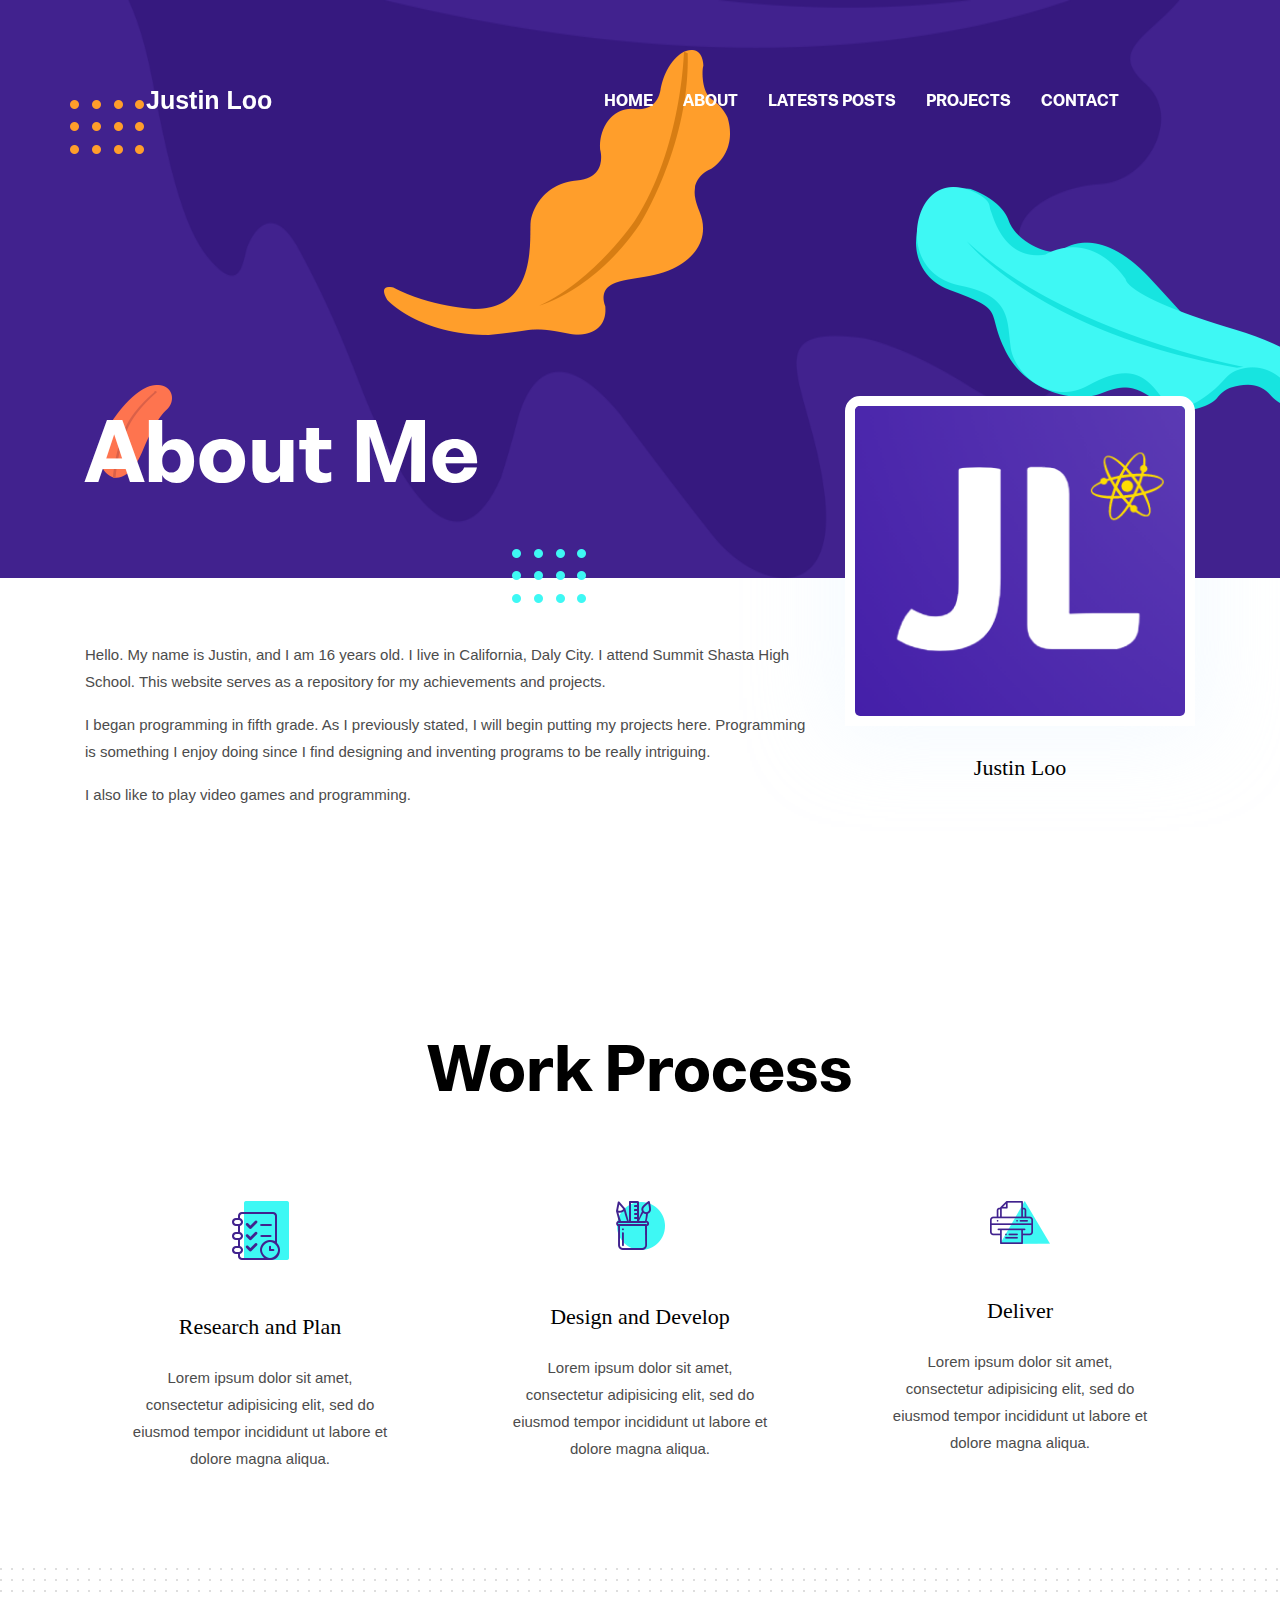
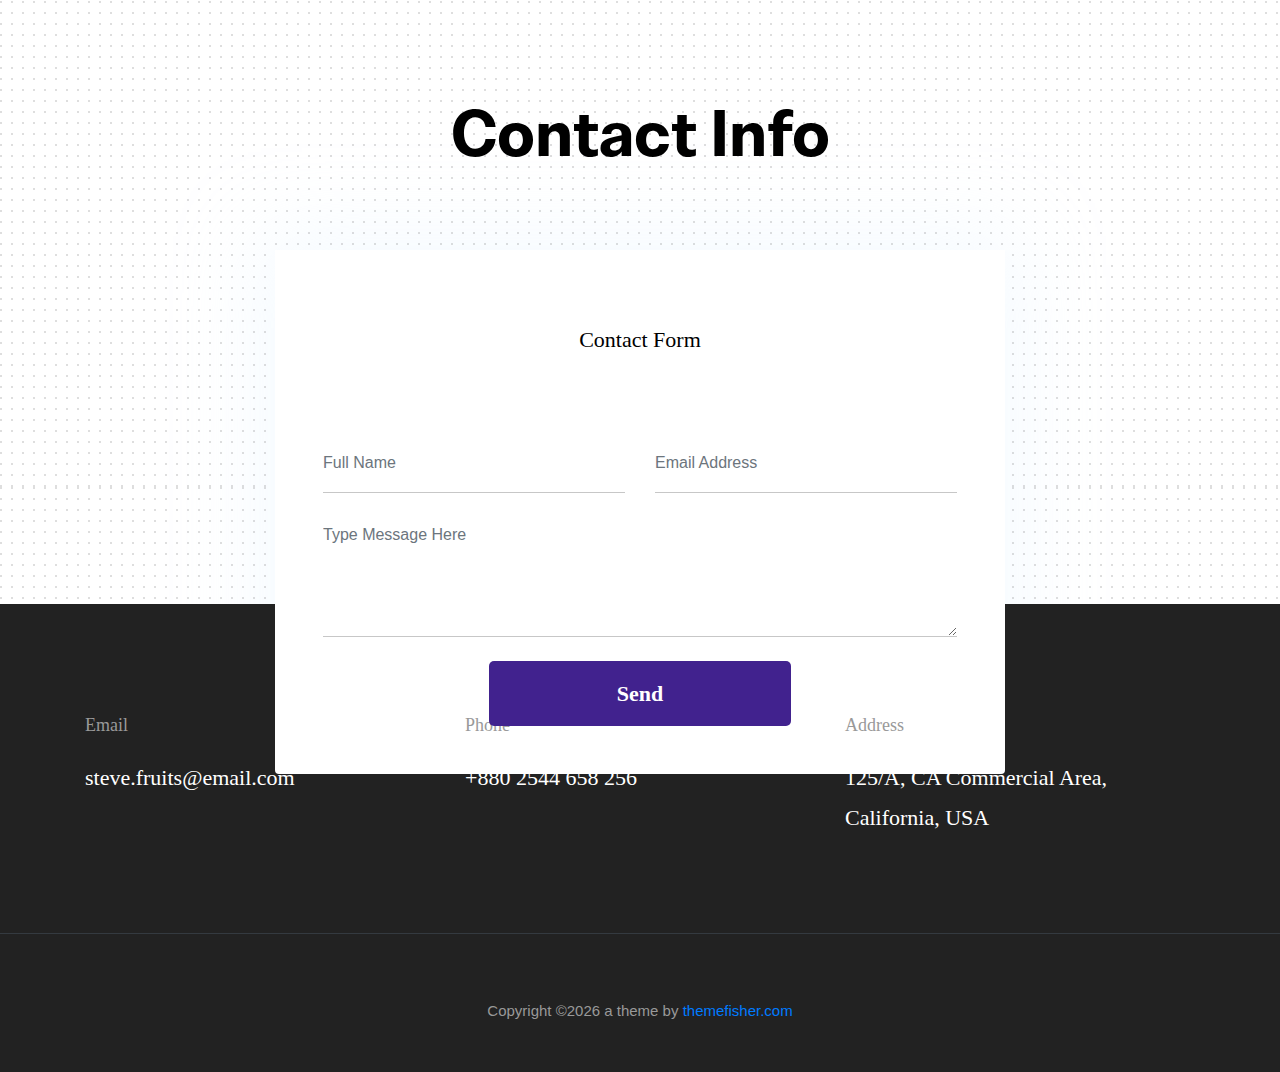
==== about.html @ c2e5f550 "v4" ====
<!DOCTYPE html>
<html lang="zxx">

<head>
  <meta charset="utf-8">
  <title>Justin Loo | About Me</title>

  <!-- mobile responsive meta -->
  <meta name="viewport" content="width=device-width, initial-scale=1">
  <meta name="viewport" content="width=device-width, initial-scale=1, maximum-scale=1">
  
  <!-- ** Plugins Needed for the Project ** -->
  <!-- Bootstrap -->
  <link rel="stylesheet" href="plugins/bootstrap/bootstrap.min.css">
  <!-- slick slider -->
  <link rel="stylesheet" href="plugins/slick/slick.css">
  <!-- themefy-icon -->
  <link rel="stylesheet" href="plugins/themify-icons/themify-icons.css">

  <!-- Main Stylesheet -->
  <link href="css/style.css" rel="stylesheet">
  
  <!--Favicon-->
  <link rel="icon" href="images/icon-logo.png">

</head>

<body>
  

<header class="navigation fixed-top">
  <nav class="navbar navbar-expand-lg navbar-dark">
    <a class="navbar-brand font-tertiary h3" href="index.html"><p class = "titletext">Justin Loo</p></a>
    <button class="navbar-toggler" type="button" data-toggle="collapse" data-target="#navigation"
      aria-controls="navigation" aria-expanded="false" aria-label="Toggle navigation">
      <span class="navbar-toggler-icon"></span>
    </button>

    <div class="collapse navbar-collapse text-center" id="navigation">
      <ul class="navbar-nav ml-auto">
        <li class="nav-item active">
          <a class="nav-link" href="index.html">Home</a>
        </li>
        <li class="nav-item">
          <a class="nav-link" href="about.html">about</a>
        </li>
        <li class="nav-item">
          <a class="nav-link" href="blog.html">Latests Posts</a>
        </li>
        <li class="nav-item">
          <a class="nav-link" href="portfolio.html">Projects</a>
        </li>
        <li class="nav-item">
          <a class="nav-link" href="contact.html">Contact</a>
        </li>
      </ul>
    </div>
  </nav>
</header>

<!-- page title -->
<section class="page-title-alt bg-primary position-relative">
  <div class="container">
    <div class="row">
      <div class="col-12">
        <h1 class="text-white font-tertiary">About Me</h1>
      </div>
    </div>
  </div>
  <!-- background shapes -->
  <img src="images/illustrations/leaf-bg-top.png" alt="illustrations" class="bg-shape-1 w-100">
  <img src="images/illustrations/dots-group-sm.png" alt="illustrations" class="bg-shape-2">
  <img src="images/illustrations/leaf-yellow.png" alt="illustrations" class="bg-shape-3">
  <img src="images/illustrations/leaf-orange.png" alt="illustrations" class="bg-shape-4">
  <img src="images/illustrations/dots-group-cyan.png" alt="illustrations" class="bg-shape-5">
  <img src="images/illustrations/leaf-cyan-lg.png" alt="illustrations" class="bg-shape-6">
</section>
<!-- /page title -->

<!-- about -->
<section class="section pt-5">
  <div class="container">
    <div class="row">
      <div class="col-md-8">
        <p>Hello. My name is Justin, and I am 16 years old. I live in California, Daly City. I attend Summit Shasta High School. This website serves as a repository for my achievements and projects.</p>
        <p>I began programming in fifth grade. As I previously stated, I will begin putting my projects here. Programming is something I enjoy doing since I find designing and inventing programs to be really intriguing.
        </p>
        <p>I also like to play video games and programming.</p>
      </div>
      <div class="col-md-4 text-center drag-lg-top">
        <div class="shadow-down mb-4">
          <img src="images/icon-logo.png" alt="author" class="img-fluid w-100 rounded-lg border-thick border-white">
        </div>
       
        <h4>Justin Loo</h4>
      </div>
    </div>
  </div>
</section>
<!-- /about -->

<!-- Work Process -->
<section class="section">
  <div class="container">
    <div class="row justify-content-around">
      <div class="col-lg-12 text-center">
        <h2 class="section-title">Work Process</h2>
      </div>
      <div class="col-lg-3 col-md-4 text-center hover-shadow pt-3">
        <div class="">
          <img src="images/icons/plan.png" class="mb-4" alt="icon">
          <h4 class="mb-4">Research and Plan</h4>
          <p>Lorem ipsum dolor sit amet, consectetur adipisicing elit, sed do eiusmod tempor incididunt ut labore et
            dolore magna aliqua.</p>
        </div>
      </div>
      <div class="col-lg-3 col-md-4 text-center hover-shadow pt-3">
        <img src="images/icons/design.png" class="mb-4" alt="icon">
        <h4 class="mb-4">Design and Develop</h4>
        <p>Lorem ipsum dolor sit amet, consectetur adipisicing elit, sed do eiusmod tempor incididunt ut labore et
          dolore magna aliqua.</p>
      </div>
      <div class="col-lg-3 col-md-4 text-center hover-shadow pt-3">
        <img src="images/icons/print.png" class="mb-4" alt="icon">
        <h4 class="mb-4">Deliver</h4>
        <p>Lorem ipsum dolor sit amet, consectetur adipisicing elit, sed do eiusmod tempor incididunt ut labore et
          dolore magna aliqua.</p>
      </div>
    </div>
  </div>
</section>
<!-- ./Work Process -->





<!-- contact -->
<section class="section section-on-footer" data-background="images/backgrounds/bg-dots.png">
  <div class="container">
    <div class="row">
      <div class="col-12 text-center">
        <h2 class="section-title">Contact Info</h2>
      </div>
      <div class="col-lg-8 mx-auto">
        <div class="bg-white rounded text-center p-5 shadow-down">
          <h4 class="mb-80">Contact Form</h4>
          <form action="#" class="row">
            <div class="col-md-6">
              <input type="text" id="name" name="name" placeholder="Full Name" class="form-control px-0 mb-4">
            </div>
            <div class="col-md-6">
              <input type="email" id="email" name="email" placeholder="Email Address" class="form-control px-0 mb-4">
            </div>
            <div class="col-12">
              <textarea name="message" id="message" class="form-control px-0 mb-4"
                placeholder="Type Message Here"></textarea>
            </div>
            <div class="col-lg-6 col-10 mx-auto">
              <button class="btn btn-primary w-100">send</button>
            </div>
          </form>
        </div>
      </div>
    </div>
  </div>
</section>
<!-- /contact -->

<!-- footer -->
<footer class="bg-dark footer-section">
  <div class="section">
    <div class="container">
      <div class="row">
        <div class="col-md-4">
          <h5 class="text-light">Email</h5>
          <p class="text-white paragraph-lg font-secondary">steve.fruits@email.com</p>
        </div>
        <div class="col-md-4">
          <h5 class="text-light">Phone</h5>
          <p class="text-white paragraph-lg font-secondary">+880 2544 658 256</p>
        </div>
        <div class="col-md-4">
          <h5 class="text-light">Address</h5>
          <p class="text-white paragraph-lg font-secondary">125/A, CA Commercial Area, California, USA</p>
        </div>
      </div>
    </div>
  </div>
  <div class="border-top text-center border-dark py-5">
    <p class="mb-0 text-light">Copyright ©<script>
        var CurrentYear = new Date().getFullYear()
        document.write(CurrentYear)
      </script> a theme by <a href="https://themefisher.com">themefisher.com</a></p>
  </div>
</footer>
<!-- /footer -->

<!-- jQuery -->
<script src="plugins/jQuery/jquery.min.js"></script>
<!-- Bootstrap JS -->
<script src="plugins/bootstrap/bootstrap.min.js"></script>
<!-- slick slider -->
<script src="plugins/slick/slick.min.js"></script>
<!-- filter -->
<script src="plugins/shuffle/shuffle.min.js"></script>

<!-- Main Script -->
<script src="js/script.js"></script>

</body>
</html>
---- plugins/themify-icons/themify-icons.css ----
@font-face{font-family:themify;src:url(fonts/themify.eot?-fvbane);src:url(fonts/themify.eot?#iefix-fvbane) format('embedded-opentype'),url(fonts/themify.woff?-fvbane) format('woff'),url(fonts/themify.ttf?-fvbane) format('truetype'),url(fonts/themify.svg?-fvbane#themify) format('svg');font-weight:400;font-style:normal}[class*=" ti-"],[class^=ti-]{font-family:themify;speak:none;font-style:normal;font-weight:400;font-variant:normal;text-transform:none;line-height:1;-webkit-font-smoothing:antialiased;-moz-osx-font-smoothing:grayscale}.ti-wand:before{content:"\e600"}.ti-volume:before{content:"\e601"}.ti-user:before{content:"\e602"}.ti-unlock:before{content:"\e603"}.ti-unlink:before{content:"\e604"}.ti-trash:before{content:"\e605"}.ti-thought:before{content:"\e606"}.ti-target:before{content:"\e607"}.ti-tag:before{content:"\e608"}.ti-tablet:before{content:"\e609"}.ti-star:before{content:"\e60a"}.ti-spray:before{content:"\e60b"}.ti-signal:before{content:"\e60c"}.ti-shopping-cart:before{content:"\e60d"}.ti-shopping-cart-full:before{content:"\e60e"}.ti-settings:before{content:"\e60f"}.ti-search:before{content:"\e610"}.ti-zoom-in:before{content:"\e611"}.ti-zoom-out:before{content:"\e612"}.ti-cut:before{content:"\e613"}.ti-ruler:before{content:"\e614"}.ti-ruler-pencil:before{content:"\e615"}.ti-ruler-alt:before{content:"\e616"}.ti-bookmark:before{content:"\e617"}.ti-bookmark-alt:before{content:"\e618"}.ti-reload:before{content:"\e619"}.ti-plus:before{content:"\e61a"}.ti-pin:before{content:"\e61b"}.ti-pencil:before{content:"\e61c"}.ti-pencil-alt:before{content:"\e61d"}.ti-paint-roller:before{content:"\e61e"}.ti-paint-bucket:before{content:"\e61f"}.ti-na:before{content:"\e620"}.ti-mobile:before{content:"\e621"}.ti-minus:before{content:"\e622"}.ti-medall:before{content:"\e623"}.ti-medall-alt:before{content:"\e624"}.ti-marker:before{content:"\e625"}.ti-marker-alt:before{content:"\e626"}.ti-arrow-up:before{content:"\e627"}.ti-arrow-right:before{content:"\e628"}.ti-arrow-left:before{content:"\e629"}.ti-arrow-down:before{content:"\e62a"}.ti-lock:before{content:"\e62b"}.ti-location-arrow:before{content:"\e62c"}.ti-link:before{content:"\e62d"}.ti-layout:before{content:"\e62e"}.ti-layers:before{content:"\e62f"}.ti-layers-alt:before{content:"\e630"}.ti-key:before{content:"\e631"}.ti-import:before{content:"\e632"}.ti-image:before{content:"\e633"}.ti-heart:before{content:"\e634"}.ti-heart-broken:before{content:"\e635"}.ti-hand-stop:before{content:"\e636"}.ti-hand-open:before{content:"\e637"}.ti-hand-drag:before{content:"\e638"}.ti-folder:before{content:"\e639"}.ti-flag:before{content:"\e63a"}.ti-flag-alt:before{content:"\e63b"}.ti-flag-alt-2:before{content:"\e63c"}.ti-eye:before{content:"\e63d"}.ti-export:before{content:"\e63e"}.ti-exchange-vertical:before{content:"\e63f"}.ti-desktop:before{content:"\e640"}.ti-cup:before{content:"\e641"}.ti-crown:before{content:"\e642"}.ti-comments:before{content:"\e643"}.ti-comment:before{content:"\e644"}.ti-comment-alt:before{content:"\e645"}.ti-close:before{content:"\e646"}.ti-clip:before{content:"\e647"}.ti-angle-up:before{content:"\e648"}.ti-angle-right:before{content:"\e649"}.ti-angle-left:before{content:"\e64a"}.ti-angle-down:before{content:"\e64b"}.ti-check:before{content:"\e64c"}.ti-check-box:before{content:"\e64d"}.ti-camera:before{content:"\e64e"}.ti-announcement:before{content:"\e64f"}.ti-brush:before{content:"\e650"}.ti-briefcase:before{content:"\e651"}.ti-bolt:before{content:"\e652"}.ti-bolt-alt:before{content:"\e653"}.ti-blackboard:before{content:"\e654"}.ti-bag:before{content:"\e655"}.ti-move:before{content:"\e656"}.ti-arrows-vertical:before{content:"\e657"}.ti-arrows-horizontal:before{content:"\e658"}.ti-fullscreen:before{content:"\e659"}.ti-arrow-top-right:before{content:"\e65a"}.ti-arrow-top-left:before{content:"\e65b"}.ti-arrow-circle-up:before{content:"\e65c"}.ti-arrow-circle-right:before{content:"\e65d"}.ti-arrow-circle-left:before{content:"\e65e"}.ti-arrow-circle-down:before{content:"\e65f"}.ti-angle-double-up:before{content:"\e660"}.ti-angle-double-right:before{content:"\e661"}.ti-angle-double-left:before{content:"\e662"}.ti-angle-double-down:before{content:"\e663"}.ti-zip:before{content:"\e664"}.ti-world:before{content:"\e665"}.ti-wheelchair:before{content:"\e666"}.ti-view-list:before{content:"\e667"}.ti-view-list-alt:before{content:"\e668"}.ti-view-grid:before{content:"\e669"}.ti-uppercase:before{content:"\e66a"}.ti-upload:before{content:"\e66b"}.ti-underline:before{content:"\e66c"}.ti-truck:before{content:"\e66d"}.ti-timer:before{content:"\e66e"}.ti-ticket:before{content:"\e66f"}.ti-thumb-up:before{content:"\e670"}.ti-thumb-down:before{content:"\e671"}.ti-text:before{content:"\e672"}.ti-stats-up:before{content:"\e673"}.ti-stats-down:before{content:"\e674"}.ti-split-v:before{content:"\e675"}.ti-split-h:before{content:"\e676"}.ti-smallcap:before{content:"\e677"}.ti-shine:before{content:"\e678"}.ti-shift-right:before{content:"\e679"}.ti-shift-left:before{content:"\e67a"}.ti-shield:before{content:"\e67b"}.ti-notepad:before{content:"\e67c"}.ti-server:before{content:"\e67d"}.ti-quote-right:before{content:"\e67e"}.ti-quote-left:before{content:"\e67f"}.ti-pulse:before{content:"\e680"}.ti-printer:before{content:"\e681"}.ti-power-off:before{content:"\e682"}.ti-plug:before{content:"\e683"}.ti-pie-chart:before{content:"\e684"}.ti-paragraph:before{content:"\e685"}.ti-panel:before{content:"\e686"}.ti-package:before{content:"\e687"}.ti-music:before{content:"\e688"}.ti-music-alt:before{content:"\e689"}.ti-mouse:before{content:"\e68a"}.ti-mouse-alt:before{content:"\e68b"}.ti-money:before{content:"\e68c"}.ti-microphone:before{content:"\e68d"}.ti-menu:before{content:"\e68e"}.ti-menu-alt:before{content:"\e68f"}.ti-map:before{content:"\e690"}.ti-map-alt:before{content:"\e691"}.ti-loop:before{content:"\e692"}.ti-location-pin:before{content:"\e693"}.ti-list:before{content:"\e694"}.ti-light-bulb:before{content:"\e695"}.ti-Italic:before{content:"\e696"}.ti-info:before{content:"\e697"}.ti-infinite:before{content:"\e698"}.ti-id-badge:before{content:"\e699"}.ti-hummer:before{content:"\e69a"}.ti-home:before{content:"\e69b"}.ti-help:before{content:"\e69c"}.ti-headphone:before{content:"\e69d"}.ti-harddrives:before{content:"\e69e"}.ti-harddrive:before{content:"\e69f"}.ti-gift:before{content:"\e6a0"}.ti-game:before{content:"\e6a1"}.ti-filter:before{content:"\e6a2"}.ti-files:before{content:"\e6a3"}.ti-file:before{content:"\e6a4"}.ti-eraser:before{content:"\e6a5"}.ti-envelope:before{content:"\e6a6"}.ti-download:before{content:"\e6a7"}.ti-direction:before{content:"\e6a8"}.ti-direction-alt:before{content:"\e6a9"}.ti-dashboard:before{content:"\e6aa"}.ti-control-stop:before{content:"\e6ab"}.ti-control-shuffle:before{content:"\e6ac"}.ti-control-play:before{content:"\e6ad"}.ti-control-pause:before{content:"\e6ae"}.ti-control-forward:before{content:"\e6af"}.ti-control-backward:before{content:"\e6b0"}.ti-cloud:before{content:"\e6b1"}.ti-cloud-up:before{content:"\e6b2"}.ti-cloud-down:before{content:"\e6b3"}.ti-clipboard:before{content:"\e6b4"}.ti-car:before{content:"\e6b5"}.ti-calendar:before{content:"\e6b6"}.ti-book:before{content:"\e6b7"}.ti-bell:before{content:"\e6b8"}.ti-basketball:before{content:"\e6b9"}.ti-bar-chart:before{content:"\e6ba"}.ti-bar-chart-alt:before{content:"\e6bb"}.ti-back-right:before{content:"\e6bc"}.ti-back-left:before{content:"\e6bd"}.ti-arrows-corner:before{content:"\e6be"}.ti-archive:before{content:"\e6bf"}.ti-anchor:before{content:"\e6c0"}.ti-align-right:before{content:"\e6c1"}.ti-align-left:before{content:"\e6c2"}.ti-align-justify:before{content:"\e6c3"}.ti-align-center:before{content:"\e6c4"}.ti-alert:before{content:"\e6c5"}.ti-alarm-clock:before{content:"\e6c6"}.ti-agenda:before{content:"\e6c7"}.ti-write:before{content:"\e6c8"}.ti-window:before{content:"\e6c9"}.ti-widgetized:before{content:"\e6ca"}.ti-widget:before{content:"\e6cb"}.ti-widget-alt:before{content:"\e6cc"}.ti-wallet:before{content:"\e6cd"}.ti-video-clapper:before{content:"\e6ce"}.ti-video-camera:before{content:"\e6cf"}.ti-vector:before{content:"\e6d0"}.ti-themify-logo:before{content:"\e6d1"}.ti-themify-favicon:before{content:"\e6d2"}.ti-themify-favicon-alt:before{content:"\e6d3"}.ti-support:before{content:"\e6d4"}.ti-stamp:before{content:"\e6d5"}.ti-split-v-alt:before{content:"\e6d6"}.ti-slice:before{content:"\e6d7"}.ti-shortcode:before{content:"\e6d8"}.ti-shift-right-alt:before{content:"\e6d9"}.ti-shift-left-alt:before{content:"\e6da"}.ti-ruler-alt-2:before{content:"\e6db"}.ti-receipt:before{content:"\e6dc"}.ti-pin2:before{content:"\e6dd"}.ti-pin-alt:before{content:"\e6de"}.ti-pencil-alt2:before{content:"\e6df"}.ti-palette:before{content:"\e6e0"}.ti-more:before{content:"\e6e1"}.ti-more-alt:before{content:"\e6e2"}.ti-microphone-alt:before{content:"\e6e3"}.ti-magnet:before{content:"\e6e4"}.ti-line-double:before{content:"\e6e5"}.ti-line-dotted:before{content:"\e6e6"}.ti-line-dashed:before{content:"\e6e7"}.ti-layout-width-full:before{content:"\e6e8"}.ti-layout-width-default:before{content:"\e6e9"}.ti-layout-width-default-alt:before{content:"\e6ea"}.ti-layout-tab:before{content:"\e6eb"}.ti-layout-tab-window:before{content:"\e6ec"}.ti-layout-tab-v:before{content:"\e6ed"}.ti-layout-tab-min:before{content:"\e6ee"}.ti-layout-slider:before{content:"\e6ef"}.ti-layout-slider-alt:before{content:"\e6f0"}.ti-layout-sidebar-right:before{content:"\e6f1"}.ti-layout-sidebar-none:before{content:"\e6f2"}.ti-layout-sidebar-left:before{content:"\e6f3"}.ti-layout-placeholder:before{content:"\e6f4"}.ti-layout-menu:before{content:"\e6f5"}.ti-layout-menu-v:before{content:"\e6f6"}.ti-layout-menu-separated:before{content:"\e6f7"}.ti-layout-menu-full:before{content:"\e6f8"}.ti-layout-media-right-alt:before{content:"\e6f9"}.ti-layout-media-right:before{content:"\e6fa"}.ti-layout-media-overlay:before{content:"\e6fb"}.ti-layout-media-overlay-alt:before{content:"\e6fc"}.ti-layout-media-overlay-alt-2:before{content:"\e6fd"}.ti-layout-media-left-alt:before{content:"\e6fe"}.ti-layout-media-left:before{content:"\e6ff"}.ti-layout-media-center-alt:before{content:"\e700"}.ti-layout-media-center:before{content:"\e701"}.ti-layout-list-thumb:before{content:"\e702"}.ti-layout-list-thumb-alt:before{content:"\e703"}.ti-layout-list-post:before{content:"\e704"}.ti-layout-list-large-image:before{content:"\e705"}.ti-layout-line-solid:before{content:"\e706"}.ti-layout-grid4:before{content:"\e707"}.ti-layout-grid3:before{content:"\e708"}.ti-layout-grid2:before{content:"\e709"}.ti-layout-grid2-thumb:before{content:"\e70a"}.ti-layout-cta-right:before{content:"\e70b"}.ti-layout-cta-left:before{content:"\e70c"}.ti-layout-cta-center:before{content:"\e70d"}.ti-layout-cta-btn-right:before{content:"\e70e"}.ti-layout-cta-btn-left:before{content:"\e70f"}.ti-layout-column4:before{content:"\e710"}.ti-layout-column3:before{content:"\e711"}.ti-layout-column2:before{content:"\e712"}.ti-layout-accordion-separated:before{content:"\e713"}.ti-layout-accordion-merged:before{content:"\e714"}.ti-layout-accordion-list:before{content:"\e715"}.ti-ink-pen:before{content:"\e716"}.ti-info-alt:before{content:"\e717"}.ti-help-alt:before{content:"\e718"}.ti-headphone-alt:before{content:"\e719"}.ti-hand-point-up:before{content:"\e71a"}.ti-hand-point-right:before{content:"\e71b"}.ti-hand-point-left:before{content:"\e71c"}.ti-hand-point-down:before{content:"\e71d"}.ti-gallery:before{content:"\e71e"}.ti-face-smile:before{content:"\e71f"}.ti-face-sad:before{content:"\e720"}.ti-credit-card:before{content:"\e721"}.ti-control-skip-forward:before{content:"\e722"}.ti-control-skip-backward:before{content:"\e723"}.ti-control-record:before{content:"\e724"}.ti-control-eject:before{content:"\e725"}.ti-comments-smiley:before{content:"\e726"}.ti-brush-alt:before{content:"\e727"}.ti-youtube:before{content:"\e728"}.ti-vimeo:before{content:"\e729"}.ti-twitter:before{content:"\e72a"}.ti-time:before{content:"\e72b"}.ti-tumblr:before{content:"\e72c"}.ti-skype:before{content:"\e72d"}.ti-share:before{content:"\e72e"}.ti-share-alt:before{content:"\e72f"}.ti-rocket:before{content:"\e730"}.ti-pinterest:before{content:"\e731"}.ti-new-window:before{content:"\e732"}.ti-microsoft:before{content:"\e733"}.ti-list-ol:before{content:"\e734"}.ti-linkedin:before{content:"\e735"}.ti-layout-sidebar-2:before{content:"\e736"}.ti-layout-grid4-alt:before{content:"\e737"}.ti-layout-grid3-alt:before{content:"\e738"}.ti-layout-grid2-alt:before{content:"\e739"}.ti-layout-column4-alt:before{content:"\e73a"}.ti-layout-column3-alt:before{content:"\e73b"}.ti-layout-column2-alt:before{content:"\e73c"}.ti-instagram:before{content:"\e73d"}.ti-google:before{content:"\e73e"}.ti-github:before{content:"\e73f"}.ti-flickr:before{content:"\e740"}.ti-facebook:before{content:"\e741"}.ti-dropbox:before{content:"\e742"}.ti-dribbble:before{content:"\e743"}.ti-apple:before{content:"\e744"}.ti-android:before{content:"\e745"}.ti-save:before{content:"\e746"}.ti-save-alt:before{content:"\e747"}.ti-yahoo:before{content:"\e748"}.ti-wordpress:before{content:"\e749"}.ti-vimeo-alt:before{content:"\e74a"}.ti-twitter-alt:before{content:"\e74b"}.ti-tumblr-alt:before{content:"\e74c"}.ti-trello:before{content:"\e74d"}.ti-stack-overflow:before{content:"\e74e"}.ti-soundcloud:before{content:"\e74f"}.ti-sharethis:before{content:"\e750"}.ti-sharethis-alt:before{content:"\e751"}.ti-reddit:before{content:"\e752"}.ti-pinterest-alt:before{content:"\e753"}.ti-microsoft-alt:before{content:"\e754"}.ti-linux:before{content:"\e755"}.ti-jsfiddle:before{content:"\e756"}.ti-joomla:before{content:"\e757"}.ti-html5:before{content:"\e758"}.ti-flickr-alt:before{content:"\e759"}.ti-email:before{content:"\e75a"}.ti-drupal:before{content:"\e75b"}.ti-dropbox-alt:before{content:"\e75c"}.ti-css3:before{content:"\e75d"}.ti-rss:before{content:"\e75e"}.ti-rss-alt:before{content:"\e75f"}
---- css/style.css ----
.titletext {
  font-family: "Roboto", sans-serif;
  font-size: 25px;
  color: white;
  font-weight: 700;
}


@import url('https://fonts.googleapis.com/css2?family=Poppins:wght@200;300;400;500;600;700&display=swap');


::selection{
  color: #fff;
  background: #6665ee;
}
.skill-bars{
  padding: 25px 30px;
  width: 1000px;
  background: #fff;
  box-shadow: 5px 5px 20px rgba(0,0,0,0.2);
  border-radius: 10px;
}
.skill-bars .bar{
  margin: 20px 0;
}
.skill-bars .bar:first-child{
  margin-top: 0px;
}
.skill-bars .bar .info{
  margin-bottom: 5px;
}
.skill-bars .bar .info span{
  font-weight: 500;
  font-size: 17px;
  opacity: 0;
  animation: showText 0.5s 1s linear forwards;
}
@keyframes showText {
  100%{
    opacity: 1;
  }
}
.skill-bars .bar .progress-line{
  height: 10px;
  width: 100%;
  background: #f0f0f0;
  position: relative;
  transform: scaleX(0);
  transform-origin: left;
  border-radius: 10px;
  box-shadow: inset 0 1px 1px rgba(0,0,0,0.05),
              0 1px rgba(255,255,255,0.8);
  animation: animate 1s cubic-bezier(1,0,0.5,1) forwards;
}
@keyframes animate {
  100%{
    transform: scaleX(1);
  }
}
.bar .progress-line span{
  height: 100%;
  position: absolute;
  border-radius: 10px;
  transform: scaleX(0);
  transform-origin: left;
  background: #6665ee;
  animation: animate 1s 1s cubic-bezier(1,0,0.5,1) forwards;
}
.bar .progress-line.html span{
  width: 90%;
}
.bar .progress-line.css span{
  width: 50%;
}
.bar .progress-line.jquery span{
  width: 60%;
}
.bar .progress-line.python span{
  width: 70%;
}

.rounded-circle{
  border-radius: 10px;
  width:110%;


}
.progress-line span::before{
  position: absolute;
  content: "";
  top: -10px;
  right: 0;
  height: 0;
  width: 0;
  border: 7px solid transparent;
  border-bottom-width: 0px;
  border-right-width: 0px;
  border-top-color: #000;
  opacity: 0;
  animation: showText2 0.5s 1.5s linear forwards;
}
.progress-line span::after{
  position: absolute;
  top: -28px;
  right: 0;
  font-weight: 500;
  background: #000;
  color: #fff;
  padding: 1px 8px;
  font-size: 12px;
  border-radius: 3px;
  opacity: 0;
  animation: showText2 0.5s 1.5s linear forwards;
}
@keyframes showText2 {
  100%{
    opacity: 1;
  }
}
.progress-line.html span::after{
  content: "90%";
}
.progress-line.css span::after{
  content: "50%";
}
.progress-line.jquery span::after{
  content: "60%";
}
.progress-line.python span::after{
  content: "70%";
}



.skill-bars{
  align-items: center;
  margin:0 auto;

  margin-top: 20px;


}


@import url("https://fonts.googleapis.com/css?family=Playfair+Display:400,700|Roboto:300,400,500,700");
@font-face {
  font-family: 'BwNistaInt-xBd';
  src: url("../plugins/fonts/BwNistaInt-xBd.woff") format("woff");
  font-style: normal;
  font-display: swap;
}

body {
  line-height: 1.2;
  font-family: "Roboto", sans-serif;
  -webkit-font-smoothing: antialiased;
  font-size: 15px;
  color: #4c4c4c;
}





p, .paragraph {
  font-weight: 400;
  color: #4c4c4c;
  font-size: 15px;
  line-height: 1.8;
  font-family: "Roboto", sans-serif;
}

p-lg, .paragraph-lg {
  font-size: 22px;
}

h1, h2, h3, h4, h5, h6 {
  color: #000;
  font-family: "Playfair Display", serif;
  line-height: 1.2;
}

h1, .h1 {
  font-size: 80px;
}

@media (max-width: 991px) {
  h1, .h1 {
    font-size: 65px;
  }
}

h2, .h2 {
  font-size: 60px;
}

@media (max-width: 991px) {
  h2, .h2 {
    font-size: 50px;
  }
}

h3, .h3 {
  font-size: 40px;
}

h4, .h4 {
  font-size: 22px;
}

h5, .h5 {
  font-size: 18px;
}

h6, .h6 {
  font-size: 14px;
}

/* Button style */
.btn {
  font-size: 22px;
  font-family: "Playfair Display", serif;
  text-transform: capitalize;
  padding: 16px 44px;
  border-radius: 5px;
  font-weight: 600;
  border: 0;
  position: relative;
  z-index: 1;
  transition: .2s ease;
}

.btn:focus {
  outline: 0;
  box-shadow: none !important;
}

.btn:active {
  box-shadow: none;
}

.btn-sm {
  font-size: 15px;
  padding: 10px 30px;
}

.btn-xs {
  padding: 5px 10px;
  font-size: 15px;
}

.btn-primary {
  background: #41228e;
  color: #fff;
}

.btn-primary:active {
  background: #542cb7 !important;
}

.btn-primary:hover {
  background: #542cb7;
}

.btn-primary.focus, .btn-primary.active {
  background: #542cb7 !important;
  box-shadow: none !important;
}

.btn-transparent {
  background: transparent;
  color: #41228e;
  font-weight: bold;
}

.btn-transparent:active, .btn-transparent:hover {
  color: #41228e;
}

body {
  background-color: #fff;
  overflow-x: hidden;
}

::-moz-selection {
  background: #542cb7;
  color: #fff;
}

::selection {
  background: #542cb7;
  color: #fff;
}

/* preloader */
.preloader {
  position: fixed;
  top: 0;
  left: 0;
  right: 0;
  bottom: 0;
  background-color: #fff;
  z-index: 999;
  display: flex;
  align-items: center;
  justify-content: center;
}

ol,
ul {
  list-style-type: none;
  margin: 0px;
}

img {
  vertical-align: middle;
  border: 0;
}

a,
a:hover,
a:focus {
  text-decoration: none;
}

a,
button,
select {
  cursor: pointer;
  transition: .2s ease;
}

a:focus,
button:focus,
select:focus {
  outline: 0;
}

a.text-dark:hover {
  color: #41228e !important;
}

a:hover {
  color: #41228e;
}

.slick-slide {
  outline: 0;
}

.section {
  padding-top: 80px;
  padding-bottom: 80px;
}

.section-title {
  margin-bottom: 80px;
  font-family: "BwNistaInt-xBd";
}

.bg-cover {
  background-size: cover;
  background-position: center center;
  background-repeat: no-repeat;
}

/* overlay */
.overlay {
  position: relative;
}

.overlay::before {
  position: absolute;
  content: '';
  height: 100%;
  width: 100%;
  top: 0;
  left: 0;
  background: #000;
  opacity: .5;
}

.outline-0 {
  outline: 0 !important;
}

.d-unset {
  display: unset !important;
}

.bg-primary {
  background: #41228e !important;
}

.bg-gray {
  background: #eaeaea !important;
}

.text-primary {
  color: #41228e !important;
}

.text-color {
  color: #4c4c4c;
}

.text-dark {
  color: #000 !important;
}

.text-light {
  color: #999999 !important;
}

.mb-10 {
  margin-bottom: 10px !important;
}

.mb-20 {
  margin-bottom: 20px !important;
}

.mb-30 {
  margin-bottom: 30px !important;
}

.mb-40 {
  margin-bottom: 40px !important;
}

.mb-50 {
  margin-bottom: 50px !important;
}

.mb-60 {
  margin-bottom: 60px !important;
}

.mb-70 {
  margin-bottom: 70px !important;
}

.mb-80 {
  margin-bottom: 80px !important;
}

.mb-90 {
  margin-bottom: 90px !important;
}

.mb-100 {
  margin-bottom: 100px !important;
}

.zindex-1 {
  z-index: 1;
}

.rounded-lg {
  border-radius: 15px;
}

.overflow-hidden {
  overflow: hidden;
}

.font-secondary {
  font-family: "Playfair Display", serif !important;
}

.font-tertiary {
  font-family: "BwNistaInt-xBd" !important;
}

.shadow {
  box-shadow: 0px 18px 39.1px 6.9px rgba(224, 241, 255, 0.34) !important;
}

.bg-dark {
  background-color: #222222 !important;
}

/* icon */
.icon {
  font-size: 45px;
}

.icon-bg {
  height: 100px;
  width: 100px;
  line-height: 100px;
  text-align: center;
}

.icon-light {
  color: #c8d5ef;
}

/* /icon */
/* slick slider */
.slick-dots {
  text-align: center;
  padding-left: 0;
}

.slick-dots li {
  display: inline-block;
  margin: 2px;
}

.slick-dots li.slick-active button {
  background: #fff;
  width: 25px;
}

.slick-dots li button {
  height: 6px;
  width: 12px;
  background: rgba(255, 255, 255, 0.5);
  color: transparent;
  border-radius: 10px;
  overflow: hidden;
  transition: .2s ease;
  border: 0;
}

/* /slick slider */
/* form */
.form-control {
  border: 0;
  border-radius: 0;
  border-bottom: 1px solid #c7c7c7;
  height: 60px;
}

.form-control:focus {
  border-color: #41228e;
  outline: 0;
  box-shadow: none !important;
}

textarea.form-control {
  height: 120px;
}

/* /form */
/* card */
.card {
  border: 0;
}

.card-header {
  border: 0;
}

.card-footer {
  border: 0;
}

/* /card */
.navigation {
  padding: 40px 130px;
  transition: .3s ease;
}

.navigation.nav-bg {
  background-color: #41228e;
  padding: 15px 100px;
}

@media (max-width: 991px) {
  .navigation.nav-bg {
    padding: 15px 20px;
  }
}

@media (max-width: 991px) {
  .navigation {
    padding: 20px;
    background: #41228e;
  }
}

.navbar .nav-item .nav-link {
  font-family: "BwNistaInt-xBd";
  text-transform: uppercase;
  padding: 15px;
}

.navbar .nav-item.active {
  font-weight: bold;
}

.navbar-dark .navbar-nav .nav-link {
  color: #fff;
}

.hero-area {
  padding: 300px 0 200px;
  position: relative;
}

@media (max-width: 767px) {
  .hero-area {
    padding: 250px 0 150px;
    overflow: hidden;
  }
}

.hero-area h1 {
  position: relative;
  z-index: 2;
}

.layer {
  position: absolute;
  z-index: 1;
}

#l1 {
  bottom: 0;
  left: 0;
}

#l2 {
  top: 190px;
  left: -250px;
}

#l3 {
  top: 200px;
  left: 40%;
}

#l4 {
  top: 200px;
  right: 40%;
}

#l5 {
  top: 100px;
  right: -150px;
}

#l6 {
  bottom: -20px;
  left: 10%;
}

#l7 {
  bottom: 100px;
  left: 20%;
}

#l8 {
  bottom: 160px;
  right: 45%;
}

#l9 {
  bottom: 100px;
  right: -10px;
}

.layer-bg {
  position: absolute;
  bottom: 0;
  left: 0;
}

/* skills */
.progress-wrapper {
  height: 130px;
  overflow: hidden;
}

.wave {
  position: absolute;
  width: 100%;
  height: 100%;
}

.wave::before, .wave::after {
  content: "";
  position: absolute;
  width: 800px;
  height: 800px;
  bottom: 0;
  left: 50%;
  background-color: rgba(255, 255, 255, 0.4);
  border-radius: 45%;
  -webkit-transform: translateX(-50%) rotate(0);
          transform: translateX(-50%) rotate(0);
  -webkit-animation: rotate 6s linear infinite;
          animation: rotate 6s linear infinite;
  z-index: 10;
}

.wave::after {
  border-radius: 47%;
  background-color: rgba(255, 255, 255, 0.9);
  -webkit-transform: translateX(-50%) rotate(0);
          transform: translateX(-50%) rotate(0);
  -webkit-animation: rotate 10s linear -5s infinite;
          animation: rotate 10s linear -5s infinite;
  z-index: 20;
}

@-webkit-keyframes rotate {
  50% {
    -webkit-transform: translateX(-50%) rotate(180deg);
            transform: translateX(-50%) rotate(180deg);
  }
  100% {
    -webkit-transform: translateX(-50%) rotate(360deg);
            transform: translateX(-50%) rotate(360deg);
  }
}

@keyframes rotate {
  50% {
    -webkit-transform: translateX(-50%) rotate(180deg);
            transform: translateX(-50%) rotate(180deg);
  }
  100% {
    -webkit-transform: translateX(-50%) rotate(360deg);
            transform: translateX(-50%) rotate(360deg);
  }
}

/* /skills */
/* education */
.edu-bg-image {
  position: absolute;
  left: 0;
  top: -300px;
  z-index: -1;
}

/* /education */
/* service */
.hover-bg-primary {
  transition: .3s ease;
}

.hover-bg-primary:hover {
  background: #41228e;
}

.hover-bg-primary:hover * {
  color: #fff;
}

.active-bg-primary {
  transition: .3s ease;
  background: #41228e;
}

.active-bg-primary * {
  color: #fff;
}

.hover-shadow {
  transition: .2s ease;
}

.hover-shadow:hover {
  box-shadow: 0px 18px 40px 8px rgba(224, 241, 255, 0.54) !important;
}

/* /service */
/* portfolio */
.hover-wrapper {
  overflow: hidden;
}

.hover-wrapper img {
  transition: .3s ease;
  -webkit-transform: scale(1.1);
          transform: scale(1.1);
}

.hover-wrapper:hover img {
  -webkit-transform: scale(1);
          transform: scale(1);
}

.hover-wrapper:hover .hover-overlay {
  opacity: 1;
  visibility: visible;
}

.hover-overlay {
  position: absolute;
  height: 100%;
  width: 100%;
  border-radius: inherit;
  top: 0;
  left: 0;
  background: rgba(0, 0, 0, 0.3);
  opacity: 0;
  visibility: hidden;
  transition: .3s ease;
}

.hover-content {
  position: absolute;
  top: 50%;
  -webkit-transform: translateY(-50%);
          transform: translateY(-50%);
  left: 0;
  right: 0;
  text-align: center;
}

/* /portfolio */
/* testimonial */
.testimonial-content strong {
  color: #2bfdff;
  font-weight: normal;
}

.testimonial-bg-shapes .container {
  position: relative;
  z-index: 1;
}

.testimonial-bg-shapes .bg-map {
  position: absolute;
  left: 50%;
  top: 50%;
  -webkit-transform: translate(-50%, -50%);
          transform: translate(-50%, -50%);
}

.testimonial-bg-shapes .bg-shape-1 {
  position: absolute;
  left: 100px;
  top: -50px;
}

.bg-blog {
  position: absolute;
  transform: scaleX(-1);
  margin-left: 5%;
  margin-top: 8%;
  
  
  
}

.bg-blog-2 {
  position: absolute;
  
  margin-left: 90%;
  
  bottom: -578%;
  
  
  
}

.testimonial-bg-shapes .bg-shape-2 {
  position: absolute;
  right: 150px;
  top: 50px;
}

.testimonial-bg-shapes .bg-shape-3 {
  position: absolute;
  right: 50px;
  top: 200px;
}

.testimonial-bg-shapes .bg-shape-4 {
  position: absolute;
  left: 100px;
  bottom: 200px;
}

.testimonial-bg-shapes .bg-shape-5 {
  position: absolute;
  right: 200px;
  bottom: -50px;
}

/* /testimonial */
/* footer */
.footer-section {
  padding-top: 0px;
}

.section-on-footer {
  margin-bottom: -250px;
}

.shadow-down {
  position: relative;
}

.shadow-down::before {
  position: absolute;
  content: "";
  box-shadow: 0px 0px 80.75px 14.25px rgba(224, 241, 255, 0.34);
  height: 100%;
  width: 100%;
  left: 0;
  top: 0;
  z-index: -1;
}

/* /footer */
.card-lg {
  flex-direction: row-reverse;
  align-items: center;
}

@media (max-width: 991px) {
  .card-lg {
    flex-direction: column;
  }
}

blockquote {
  display: inline-block;
  padding: 10px 20px;
  background: #eaeaea;
  border-left: 2px solid #41228e;
  font-style: italic;
  font-size: 22px;
}

.content * {
  margin-bottom: 20px;
}

.content strong {
  font-family: "Playfair Display", serif;
  font-size: 22px;
  font-weight: normal;
  color: #000;
  display: inherit;
  line-height: 1.5;
}

.page-title-alt {
  padding: 350px 0 70px;
}

.border-thick {
  border: 10px solid;
}

.drag-lg-top {
  margin-top: -230px;
}

@media (max-width: 991px) {
  .drag-lg-top {
    margin-top: 0;
  }
}

.page-title-alt .container {
  position: relative;
  z-index: 1;
}

.page-title-alt .bg-shape-1 {
  position: absolute;
  left: 0;
  top: 0;
  height: 100%;
}

.page-title-alt .bg-shape-2 {
  position: absolute;
  left: 70px;
  top: 100px;
}

.page-title-alt .bg-shape-3 {
  position: absolute;
  left: 30%;
  top: 50px;
  -webkit-transform: rotate(180deg);
          transform: rotate(180deg);
}

.page-title-alt .bg-shape-4 {
  position: absolute;
  left: 100px;
  bottom: 100px;
}

.page-title-alt .bg-shape-5 {
  position: absolute;
  left: 40%;
  bottom: -25px;
}

.page-title-alt .bg-shape-6 {
  position: absolute;
  bottom: 100px;
  right: -100px;
}

.page-title {
  padding: 250px 0 150px;
}

.page-title .container {
  position: relative;
  z-index: 1;
}

.page-title .bg-shape-1 {
  position: absolute;
  left: 0;
  bottom: 0;
  width: 100%;
}

.page-title .bg-shape-2 {
  position: absolute;
  left: -20px;
  top: -10px;
}

.page-title .bg-shape-3 {
  position: absolute;
  left: 10%;
  top: 100px;
}

.page-title .bg-shape-4 {
  position: absolute;
  left: 50%;
  top: -20px;
}

.page-title .bg-shape-5 {
  position: absolute;
  left: 90px;
  bottom: -50px;
  -webkit-transform: rotate(180deg);
          transform: rotate(180deg);
}

.page-title .bg-shape-6 {
  position: absolute;
  right: 20%;
  bottom: -20px;
}

.page-title .bg-shape-7 {
  position: absolute;
  right: -220px;
  bottom: -100px;
}

.filter-controls li {
  cursor: pointer;
}

.filter-controls li.active {
  font-weight: bold;
}

/*# sourceMappingURL=maps/style.css.map */
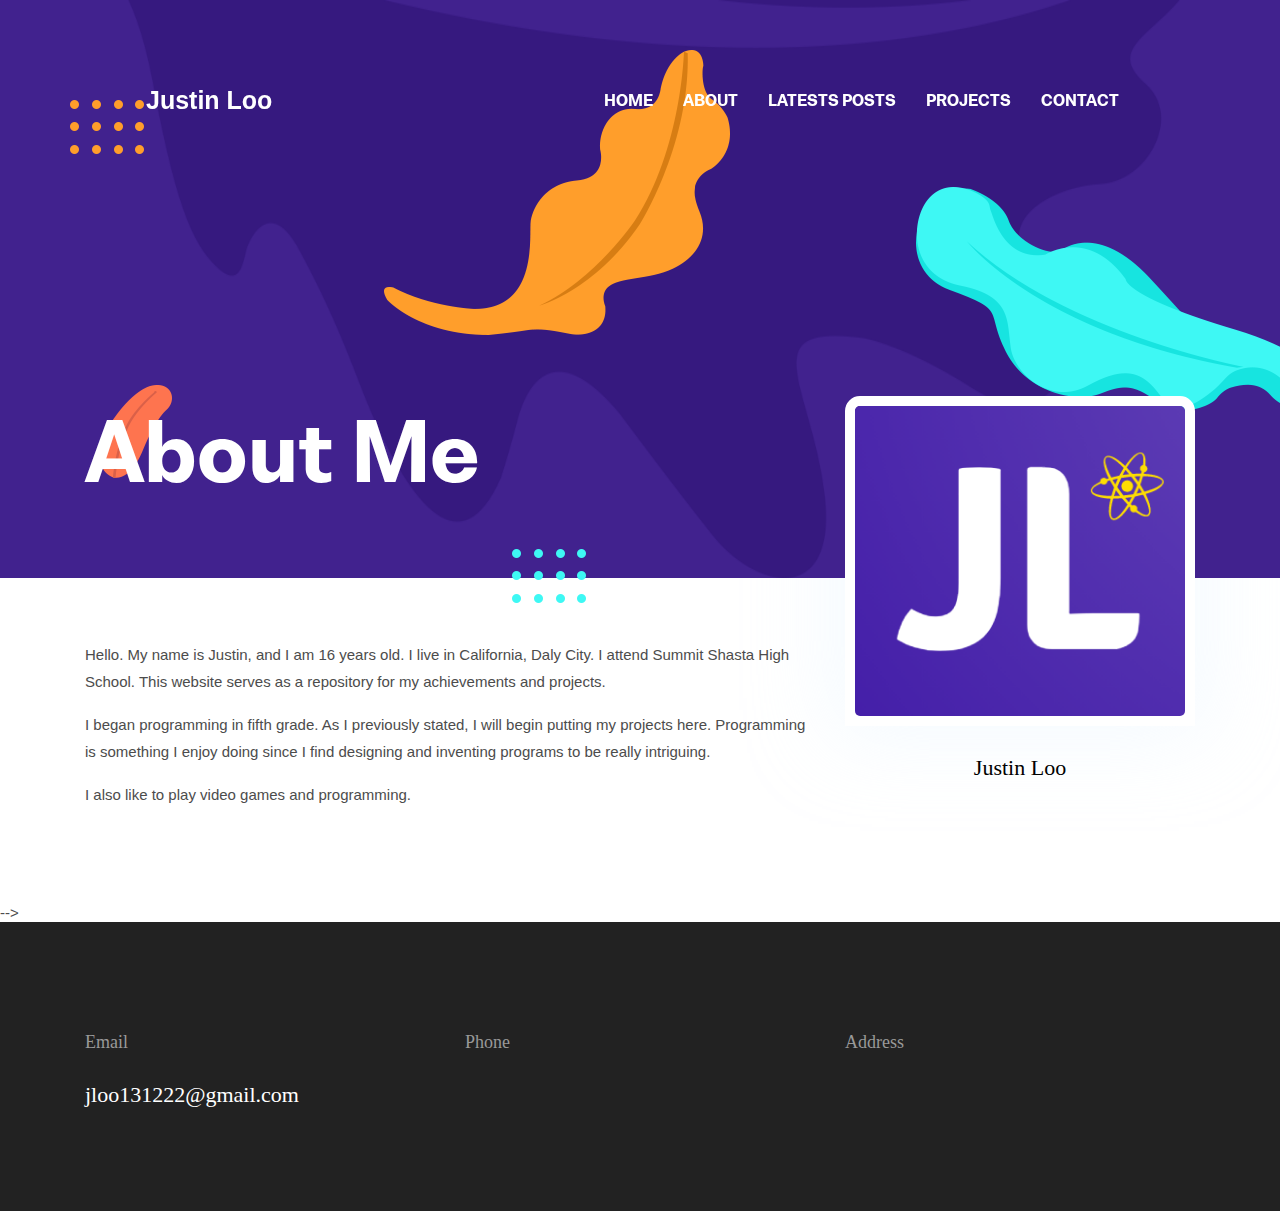
==== commit 401670c1: "v5" ====
--- a/about.html
+++ b/about.html
@@ -99,12 +99,12 @@
 </section>
 <!-- /about -->
 
-<!-- Work Process -->
+<!-- Work Process 
 <section class="section">
   <div class="container">
     <div class="row justify-content-around">
       <div class="col-lg-12 text-center">
-        <h2 class="section-title">Work Process</h2>
+        <h2 class="section-title">What I like to Do</h2>
       </div>
       <div class="col-lg-3 col-md-4 text-center hover-shadow pt-3">
         <div class="">
@@ -131,41 +131,14 @@
 </section>
 <!-- ./Work Process -->
 
+-->
+
 
 
 
 
 <!-- contact -->
-<section class="section section-on-footer" data-background="images/backgrounds/bg-dots.png">
-  <div class="container">
-    <div class="row">
-      <div class="col-12 text-center">
-        <h2 class="section-title">Contact Info</h2>
-      </div>
-      <div class="col-lg-8 mx-auto">
-        <div class="bg-white rounded text-center p-5 shadow-down">
-          <h4 class="mb-80">Contact Form</h4>
-          <form action="#" class="row">
-            <div class="col-md-6">
-              <input type="text" id="name" name="name" placeholder="Full Name" class="form-control px-0 mb-4">
-            </div>
-            <div class="col-md-6">
-              <input type="email" id="email" name="email" placeholder="Email Address" class="form-control px-0 mb-4">
-            </div>
-            <div class="col-12">
-              <textarea name="message" id="message" class="form-control px-0 mb-4"
-                placeholder="Type Message Here"></textarea>
-            </div>
-            <div class="col-lg-6 col-10 mx-auto">
-              <button class="btn btn-primary w-100">send</button>
-            </div>
-          </form>
-        </div>
-      </div>
-    </div>
-  </div>
-</section>
-<!-- /contact -->
+
 
 <!-- footer -->
 <footer class="bg-dark footer-section">
@@ -174,25 +147,20 @@
       <div class="row">
         <div class="col-md-4">
           <h5 class="text-light">Email</h5>
-          <p class="text-white paragraph-lg font-secondary">steve.fruits@email.com</p>
+          <p class="text-white paragraph-lg font-secondary">jloo131222@gmail.com</p>
         </div>
         <div class="col-md-4">
           <h5 class="text-light">Phone</h5>
-          <p class="text-white paragraph-lg font-secondary">+880 2544 658 256</p>
+          <p class="text-white paragraph-lg font-secondary"></p>
         </div>
         <div class="col-md-4">
           <h5 class="text-light">Address</h5>
-          <p class="text-white paragraph-lg font-secondary">125/A, CA Commercial Area, California, USA</p>
+          <p class="text-white paragraph-lg font-secondary"></p>
         </div>
       </div>
     </div>
   </div>
-  <div class="border-top text-center border-dark py-5">
-    <p class="mb-0 text-light">Copyright ©<script>
-        var CurrentYear = new Date().getFullYear()
-        document.write(CurrentYear)
-      </script> a theme by <a href="https://themefisher.com">themefisher.com</a></p>
-  </div>
+  
 </footer>
 <!-- /footer -->
 
--- a/css/style.css
+++ b/css/style.css
@@ -869,8 +869,8 @@
 }
 
 .testimonial-bg-shapes .bg-shape-3 {
-  position: absolute;
-  right: 50px;
+  
+  margin-right: 500px;
   top: 200px;
 }
 
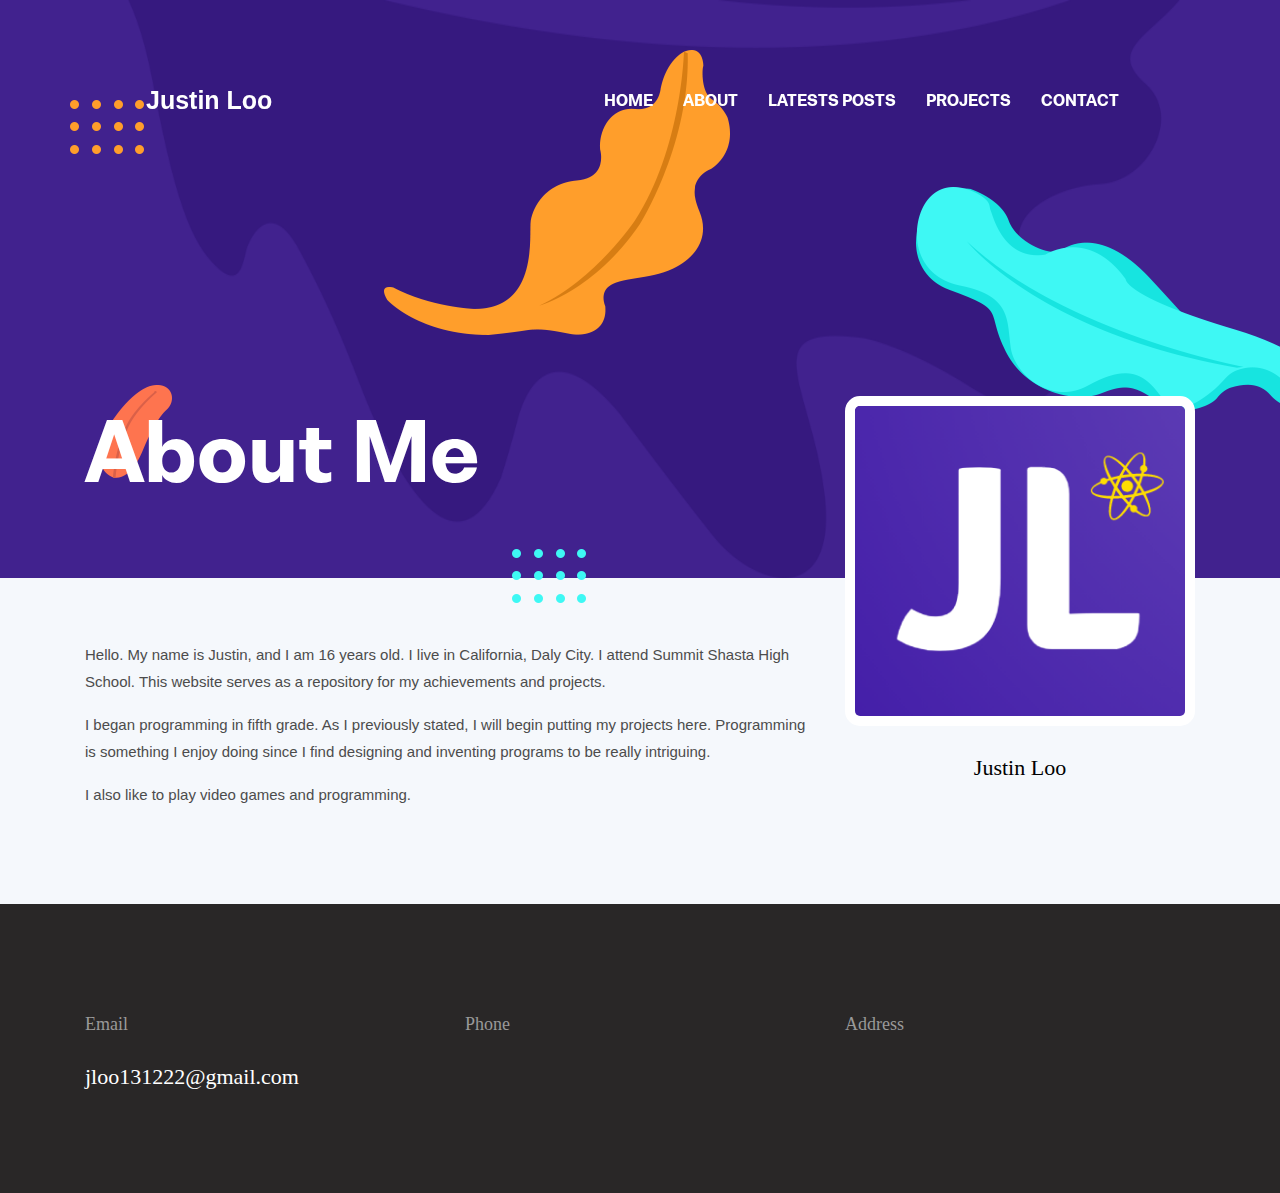
==== commit c8931476: "v6" ====
--- a/about.html
+++ b/about.html
@@ -4,6 +4,8 @@
 <head>
   <meta charset="utf-8">
   <title>Justin Loo | About Me</title>
+
+  <link rel="stylesheet" href="https://unpkg.com/aos@next/dist/aos.css" />
 
   <!-- mobile responsive meta -->
   <meta name="viewport" content="width=device-width, initial-scale=1">
@@ -89,7 +91,7 @@
       </div>
       <div class="col-md-4 text-center drag-lg-top">
         <div class="shadow-down mb-4">
-          <img src="images/icon-logo.png" alt="author" class="img-fluid w-100 rounded-lg border-thick border-white">
+          <img src="images/icon-logo.png" alt="author" class="img-fluid w-100 rounded-lg border-thick border-white" data-aos = "zoom-in" data-aos-duration = "1500">
         </div>
        
         <h4>Justin Loo</h4>
@@ -131,7 +133,7 @@
 </section>
 <!-- ./Work Process -->
 
--->
+
 
 
 
@@ -142,7 +144,7 @@
 
 <!-- footer -->
 <footer class="bg-dark footer-section">
-  <div class="section">
+  <div class="section" style = "background-color: #292727;">
     <div class="container">
       <div class="row">
         <div class="col-md-4">
@@ -177,4 +179,9 @@
 <script src="js/script.js"></script>
 
 </body>
+
+<script src="https://unpkg.com/aos@next/dist/aos.js"></script>
+<script>
+  AOS.init();
+</script> 
 </html>--- a/css/style.css
+++ b/css/style.css
@@ -1070,3 +1070,33 @@
 }
 
 /*# sourceMappingURL=maps/style.css.map */
+
+.section{
+  background-color: #f5f8fc;
+
+
+}
+
+.bg-dark footer-section{
+  background-color: #4c4c4c;
+
+
+}
+
+.rounded{
+  border-radius: 0px;
+
+
+}
+
+.mb-4 mb-lg-0{
+  margin-top: 100px;
+
+
+}
+
+body{
+  background-color: #f5f8fc;
+
+  
+}
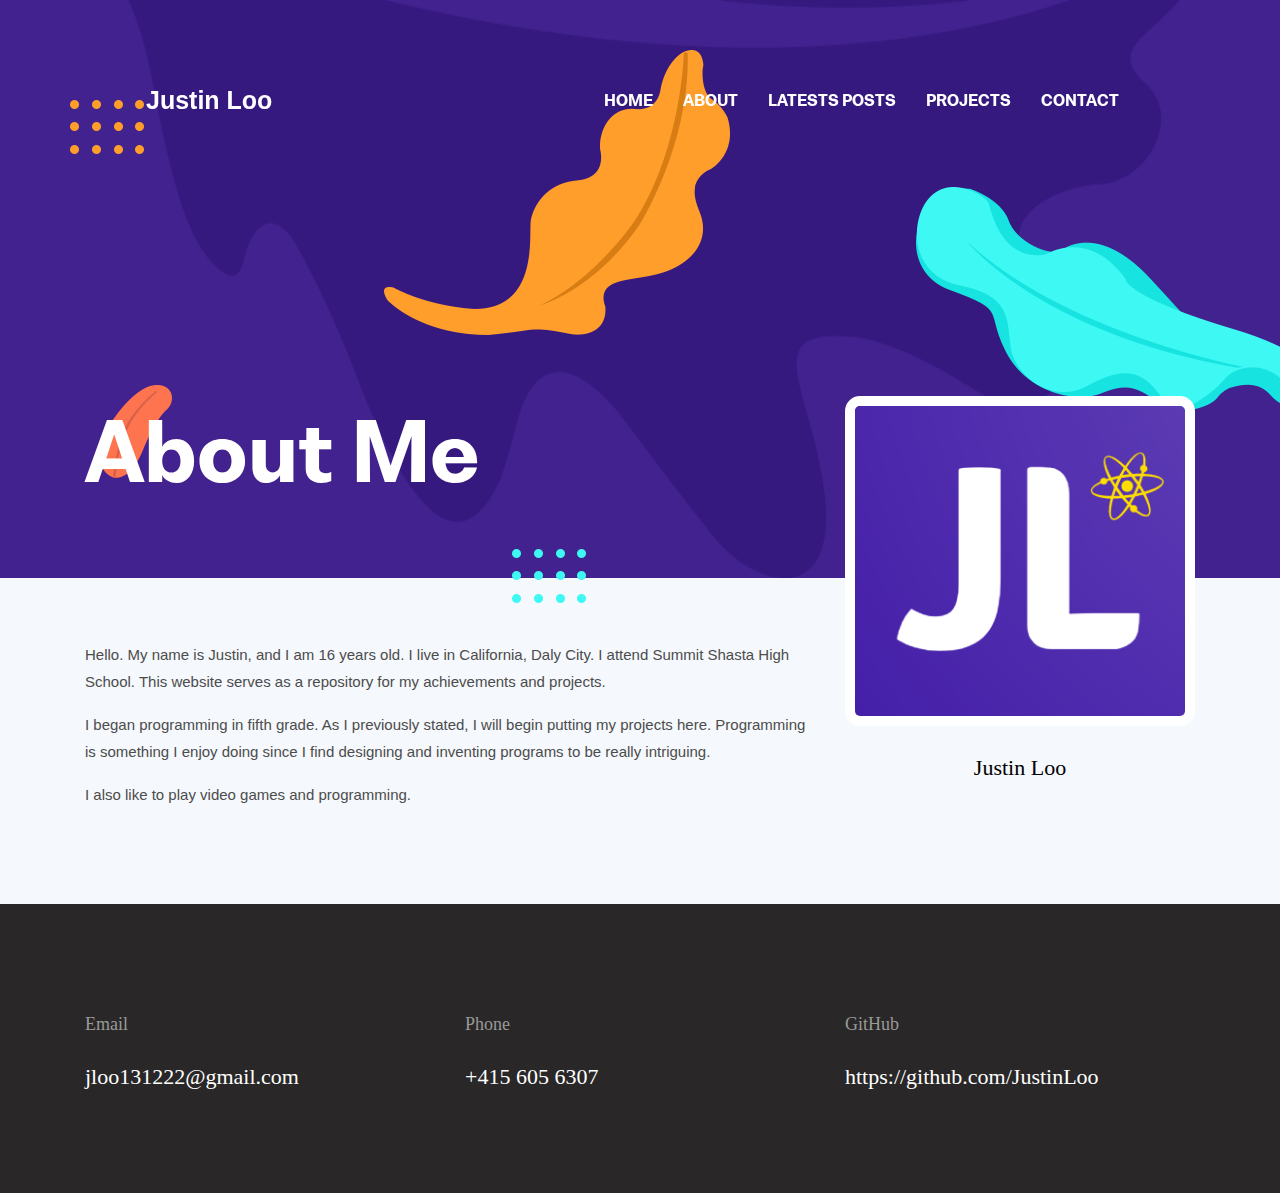
==== commit c05df287: "final v1" ====
--- a/about.html
+++ b/about.html
@@ -153,11 +153,11 @@
         </div>
         <div class="col-md-4">
           <h5 class="text-light">Phone</h5>
-          <p class="text-white paragraph-lg font-secondary"></p>
+          <p class="text-white paragraph-lg font-secondary">+415 605 6307</p>
         </div>
         <div class="col-md-4">
-          <h5 class="text-light">Address</h5>
-          <p class="text-white paragraph-lg font-secondary"></p>
+          <h5 class="text-light">GitHub</h5>
+          <p class="text-white paragraph-lg font-secondary">https://github.com/JustinLoo</p>
         </div>
       </div>
     </div>
@@ -178,6 +178,11 @@
 <!-- Main Script -->
 <script src="js/script.js"></script>
 
+<script src="https://unpkg.com/aos@next/dist/aos.js"></script>
+<script>
+  AOS.init();
+</script> 
+
 </body>
 
 <script src="https://unpkg.com/aos@next/dist/aos.js"></script>
--- a/css/style.css
+++ b/css/style.css
@@ -854,9 +854,9 @@
 .bg-blog-2 {
   position: absolute;
   
-  margin-left: 90%;
+  margin-left: 80%;
   
-  bottom: -578%;
+  bottom: -595%;
   
   
   
@@ -903,7 +903,7 @@
 .shadow-down::before {
   position: absolute;
   content: "";
-  box-shadow: 0px 0px 80.75px 14.25px rgba(224, 241, 255, 0.34);
+  
   height: 100%;
   width: 100%;
   left: 0;
@@ -1019,7 +1019,7 @@
 .page-title .bg-shape-1 {
   position: absolute;
   left: 0;
-  bottom: 0;
+  bottom: 30px;
   width: 100%;
 }
 
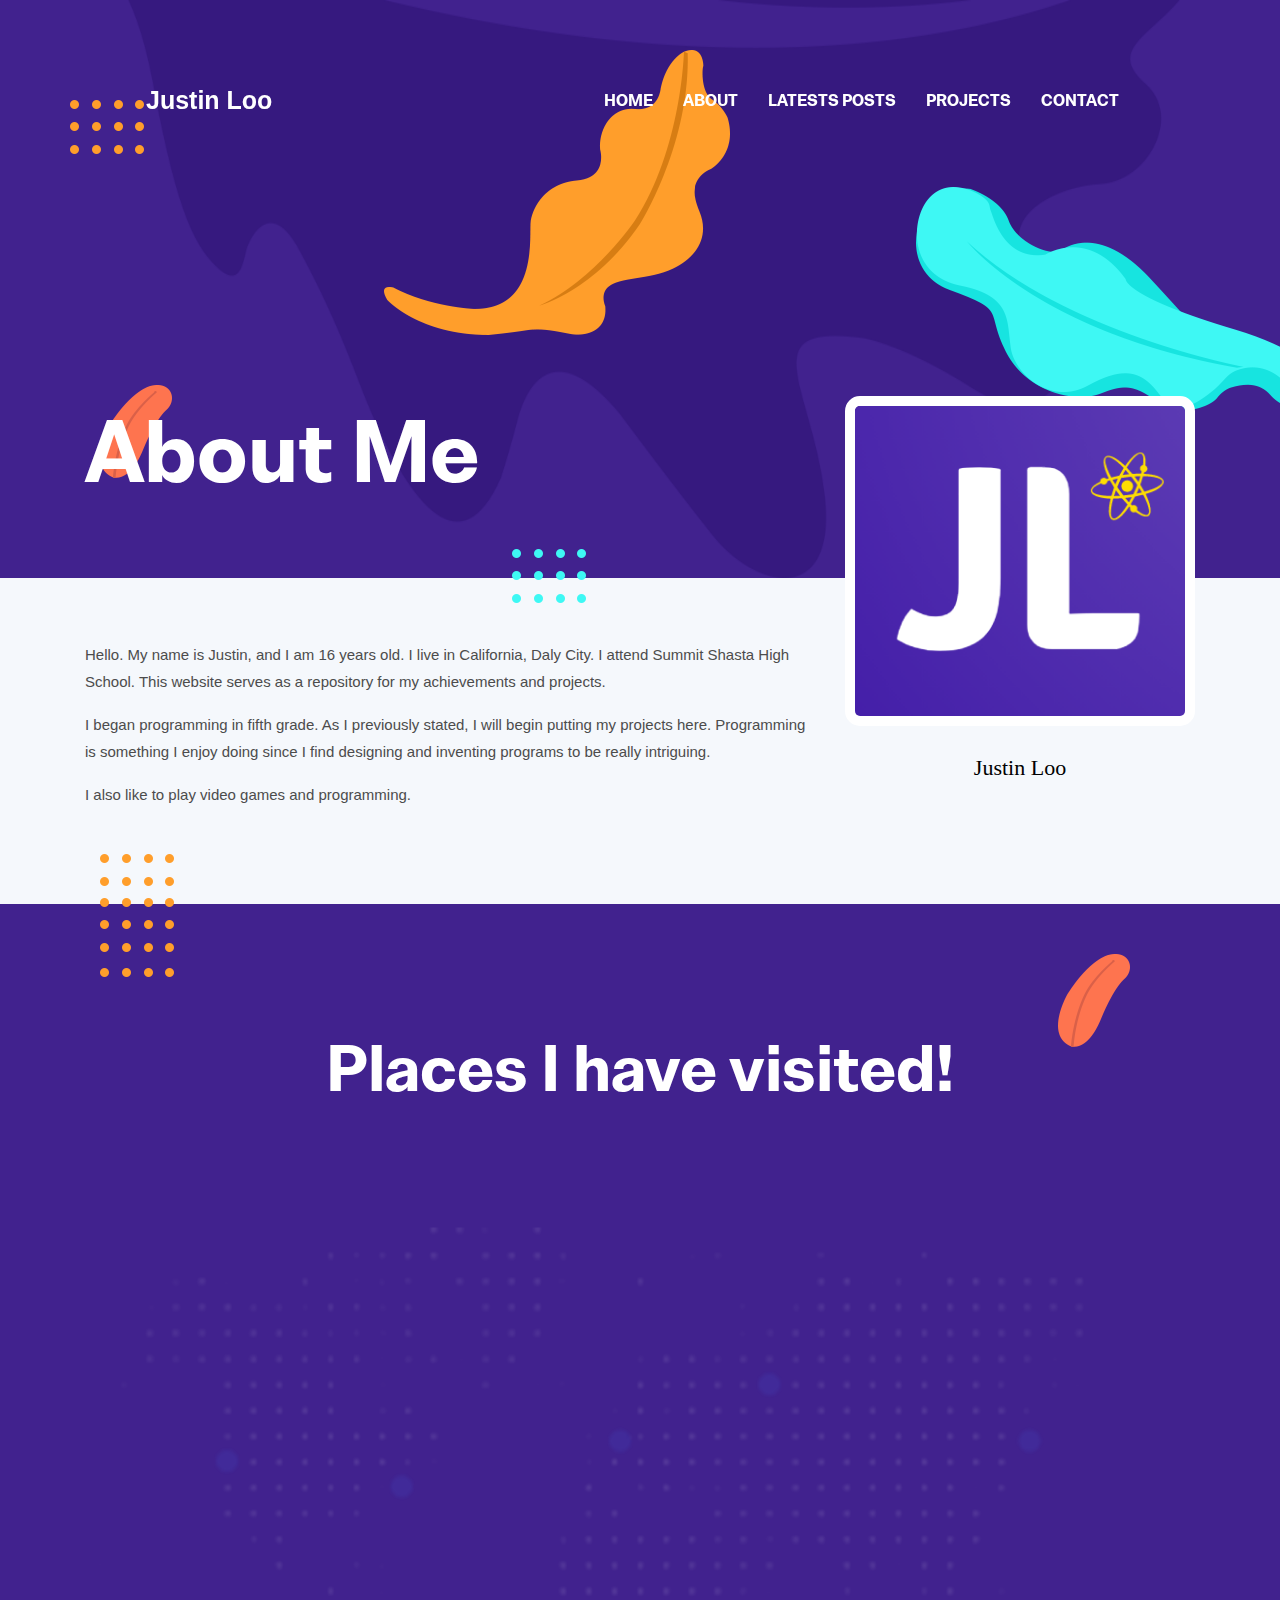
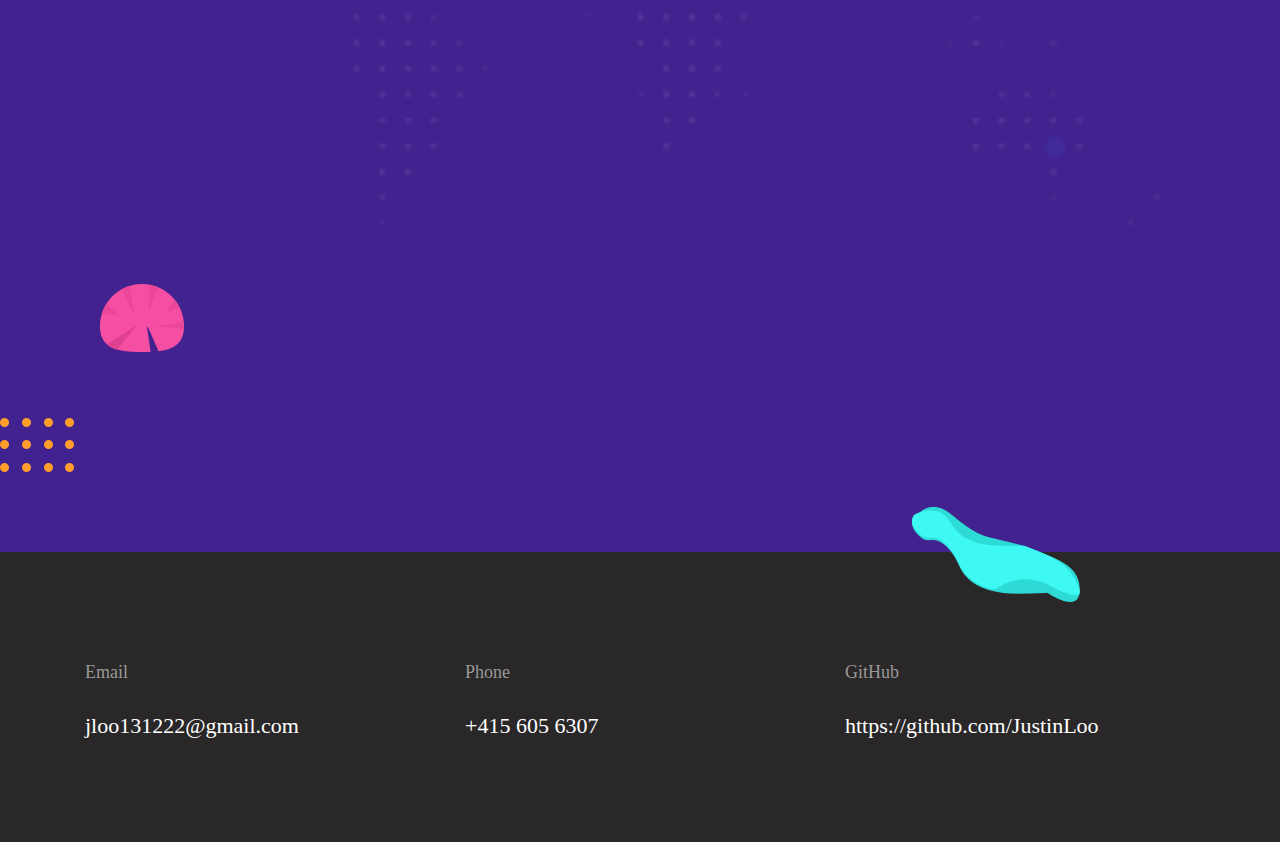
==== commit 1930e63e: "v1" ====
--- a/about.html
+++ b/about.html
@@ -10,6 +10,7 @@
   <!-- mobile responsive meta -->
   <meta name="viewport" content="width=device-width, initial-scale=1">
   <meta name="viewport" content="width=device-width, initial-scale=1, maximum-scale=1">
+  <meta name="viewport" content="width=device-width, user-scalable=no, initial-scale=1.0, maximum-scale=1.0, minimum-scale=1.0">
   
   <!-- ** Plugins Needed for the Project ** -->
   <!-- Bootstrap -->
@@ -98,6 +99,52 @@
       </div>
     </div>
   </div>
+</section>
+
+<section class="section bg-primary position-relative testimonial-bg-shapes">
+  <div class="container">
+    <div class="row">
+      <div class="col-12 text-center">
+        <h2 class="section-title text-white mb-5">Places I have visited!</h2>
+      </div>
+      <div class="col-lg-10 mx-auto testimonial-slider" data-aos="zoom-in" data-aos-duration = "2000">
+        <!-- slider-item -->
+        <div class="text-center testimonial-content">
+         
+         
+          <img class="img-fluid rounded-circle mb-4 d-inline-block" src="images/20210723_193610.jpg"
+            alt="client-image">
+          <h4 class="text-white">Lake Tulloc</h4>
+          <h6 class="text-light mb-4">California 2021</h6>
+        </div>
+        <!-- slider-item -->
+        <div class="text-center testimonial-content">
+        
+         
+          <img class="img-fluid rounded-circle mb-4 d-inline-block" src="images/20210723_193610.jpg"
+            alt="client-image">
+          <h4 class="text-white">Lake Tulloc</h4>
+          <h6 class="text-light mb-4">California 2021</h6>
+        </div>
+        <!-- slider-item -->
+        <div class="text-center testimonial-content">
+         
+         
+          <img class="img-fluid rounded-circle mb-4 d-inline-block" src="images/20210724_112413.jpg"
+            alt="client-image">
+          <h4 class="text-white">Yosemite</h4>
+          <h6 class="text-light mb-4">California</h6>
+        </div>
+      </div>
+    </div>
+  </div>
+  <!-- bg shapes -->
+  <img src="images/backgrounds/map.png" alt="map" class="img-fluid bg-map">
+  <img src="images/illustrations/dots-group-v.png" alt="bg-shape" class="img-fluid bg-shape-1">
+  <img src="images/illustrations/leaf-orange.png" alt="bg-shape" class="img-fluid bg-shape-2">
+  <img src="images/illustrations/dots-group-sm.png" alt="bg-shape" class="img-fluid bg-shape-3">
+  <img src="images/illustrations/leaf-pink-round.png" alt="bg-shape" class="img-fluid bg-shape-4">
+  <img src="images/illustrations/leaf-cyan.png" alt="bg-shape" class="img-fluid bg-shape-5">
 </section>
 <!-- /about -->
 
--- a/css/style.css
+++ b/css/style.css
@@ -563,11 +563,13 @@
 .navigation {
   padding: 40px 130px;
   transition: .3s ease;
+  z-index: 4;
 }
 
 .navigation.nav-bg {
   background-color: #41228e;
   padding: 15px 100px;
+  z-index: 5;
 }
 
 @media (max-width: 991px) {
@@ -856,7 +858,7 @@
   
   margin-left: 80%;
   
-  bottom: -595%;
+  bottom: -605%;
   
   
   
@@ -1100,3 +1102,61 @@
 
   
 }
+
+
+
+html, body {
+ 
+
+  
+  
+ 
+}
+
+.god{
+
+  
+}
+
+.loader{
+  position: fixed;
+  top: 0;
+  left: 0;
+  background: white;
+  height: 100%;
+  width: 100%;
+  display: flex;
+  justify-content: center;
+  align-items: center;
+
+  z-index: 10;
+}
+
+.disppear{
+  animation: vanish 1s forwards;
+}
+@keyframes vanish {
+  100%{
+    opacity: 0;
+    visibility: hidden;
+  }
+}
+
+.navbar{
+  z-index: 6;
+
+
+}
+
+.wave{
+  z-index: 1;
+
+
+
+}
+
+.rounded-card-img-top{
+  height:1000px;
+
+
+}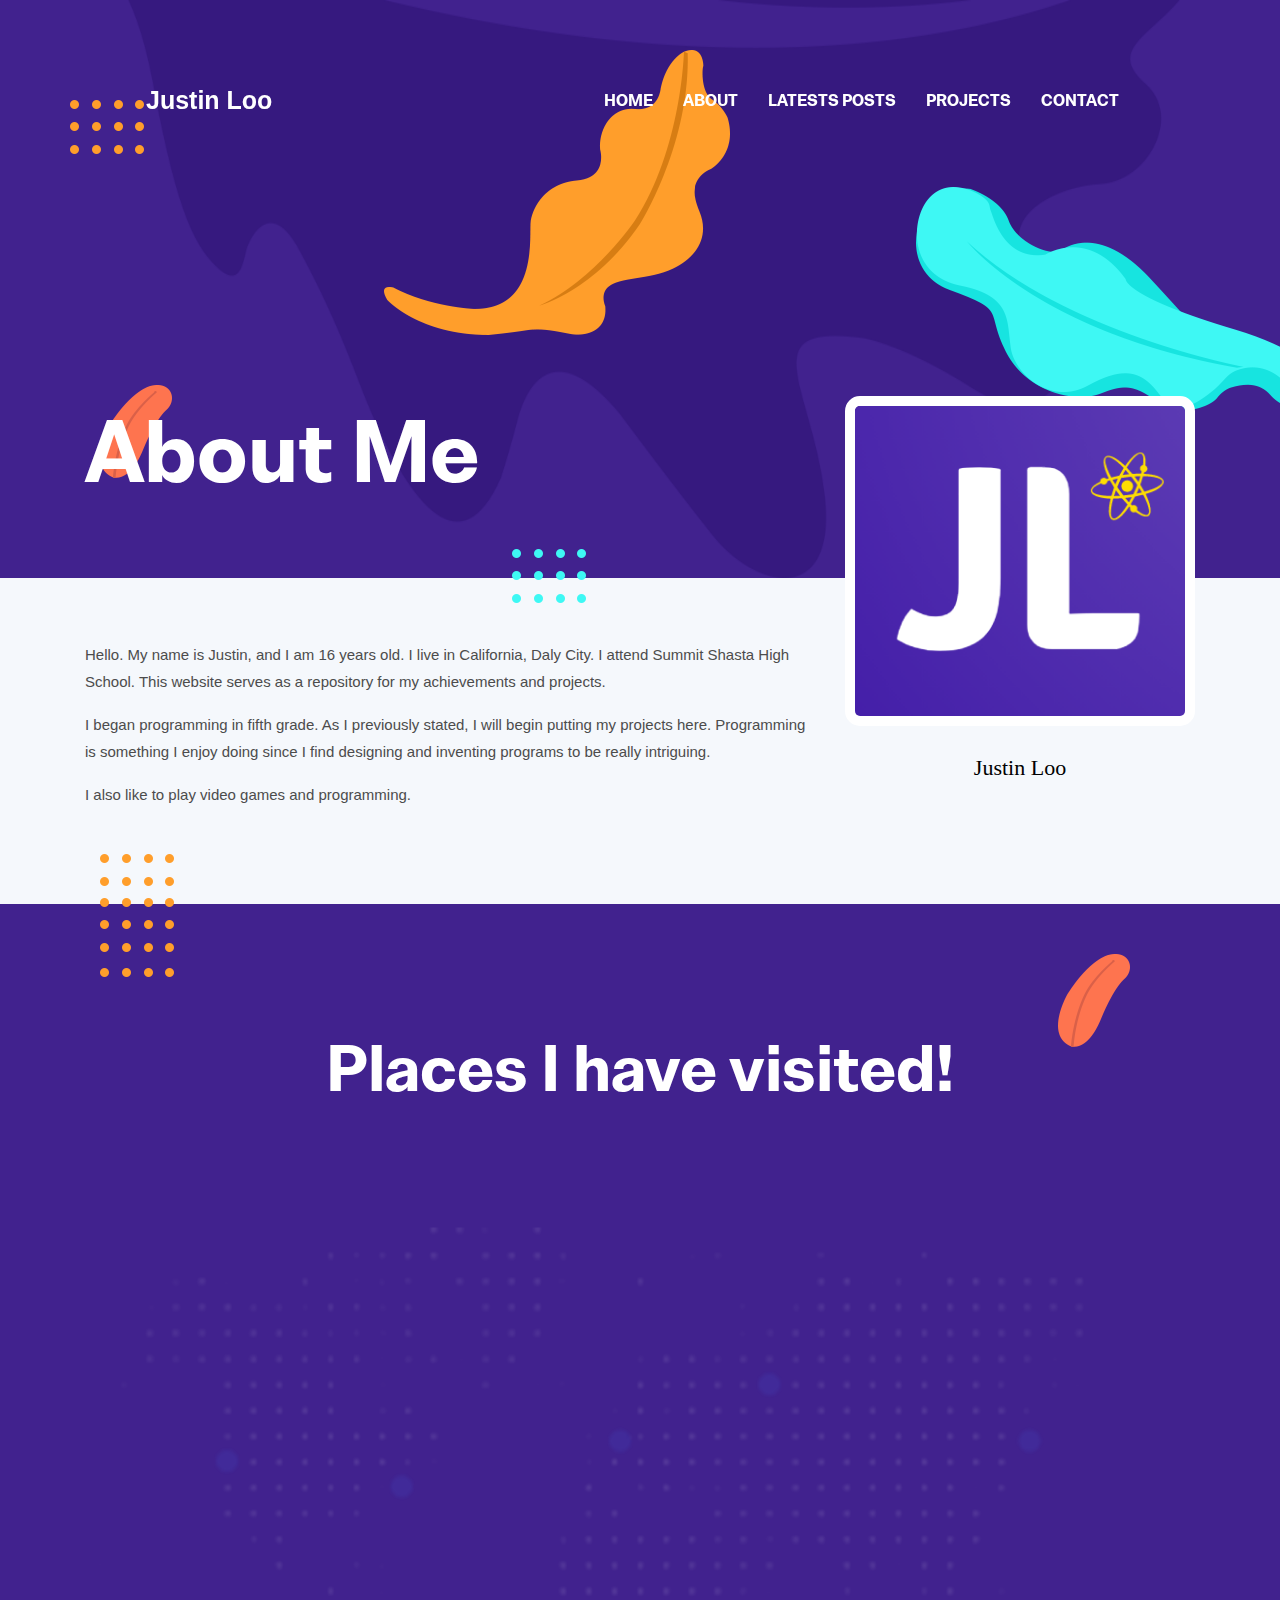
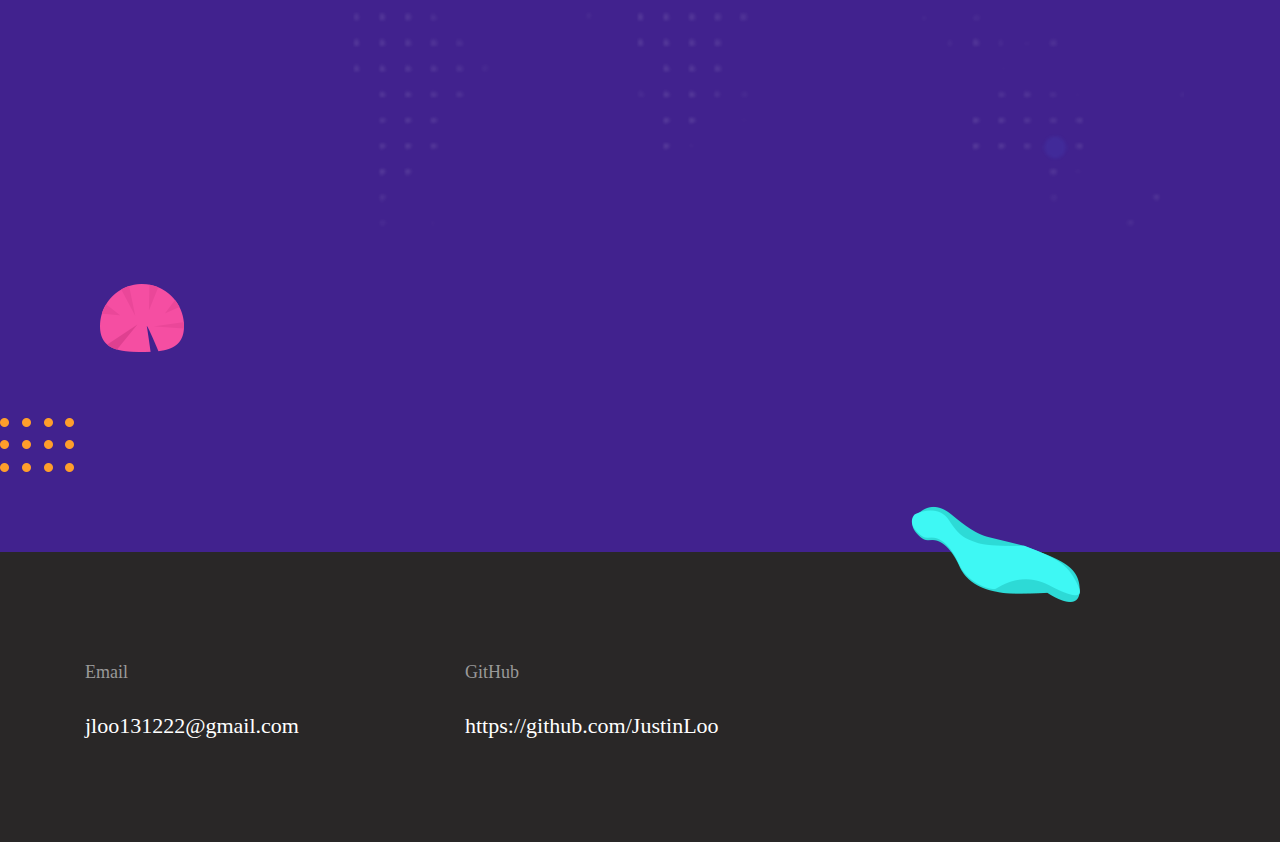
==== commit 712bf1f7: "v3" ====
--- a/about.html
+++ b/about.html
@@ -198,10 +198,7 @@
           <h5 class="text-light">Email</h5>
           <p class="text-white paragraph-lg font-secondary">jloo131222@gmail.com</p>
         </div>
-        <div class="col-md-4">
-          <h5 class="text-light">Phone</h5>
-          <p class="text-white paragraph-lg font-secondary">+415 605 6307</p>
-        </div>
+        
         <div class="col-md-4">
           <h5 class="text-light">GitHub</h5>
           <p class="text-white paragraph-lg font-secondary">https://github.com/JustinLoo</p>
--- a/css/style.css
+++ b/css/style.css
@@ -1122,14 +1122,14 @@
   position: fixed;
   top: 0;
   left: 0;
-  background: white;
+  background: rgb(255, 255, 255);
   height: 100%;
   width: 100%;
   display: flex;
   justify-content: center;
   align-items: center;
 
-  z-index: 10;
+  z-index: 1000;
 }
 
 .disppear{
@@ -1159,4 +1159,116 @@
   height:1000px;
 
 
-}+}
+.btn-info{
+  background-color: #ffff;
+  color: #000;
+  font-size: 100%;
+  text-align: center;
+  padding: 5px;
+
+}
+
+.btn-lg{
+  height: 50%;
+  width: 50%;
+
+
+}
+
+.btn-info:hover{
+  background-color: #c6cccf;
+  color: #000;
+  font-size: 100%;
+  text-align: center;
+  padding: 5px;
+
+}
+
+.btn-info:active :focus{
+  background-color: #c6cccf !important;
+  color: #000;
+  font-size: 100%;
+  text-align: center;
+  padding: 5px;
+
+}
+
+.modal-title{
+  padding: 0; 
+  margin-top: 1px; 
+  text-align: left; 
+  display:inline-block;
+  position:relative;
+  margin: 0 auto;
+
+ 
+  margin-left: -1em;    
+
+
+}
+
+
+@media only screen and (max-width: 600px) {
+  .bg-shape-7{
+
+    visibility: hidden;
+    display: none;
+  }
+
+  
+  
+}
+
+@media only screen and (max-width: 1142px) {
+  .bg-shape-7{
+
+    visibility: hidden;
+    display: none;
+  }
+
+  #databt{
+    font-size: 10px;
+
+
+  }
+  
+}
+
+@media only screen and (max-width: 400px) {
+  .bg-shape-7{
+
+    visibility: hidden;
+    display: none;
+  }
+
+  #databt{
+    font-size: 6.5px;
+
+
+  }
+  
+}
+
+@media only screen and (max-width: 450px) {
+  .bg-shape-7{
+
+    visibility: hidden;
+    display: none;
+  }
+
+  #databt{
+    font-size: 6.5px;
+
+
+  }
+  
+}
+
+.section{
+  height:;
+
+
+}
+
+
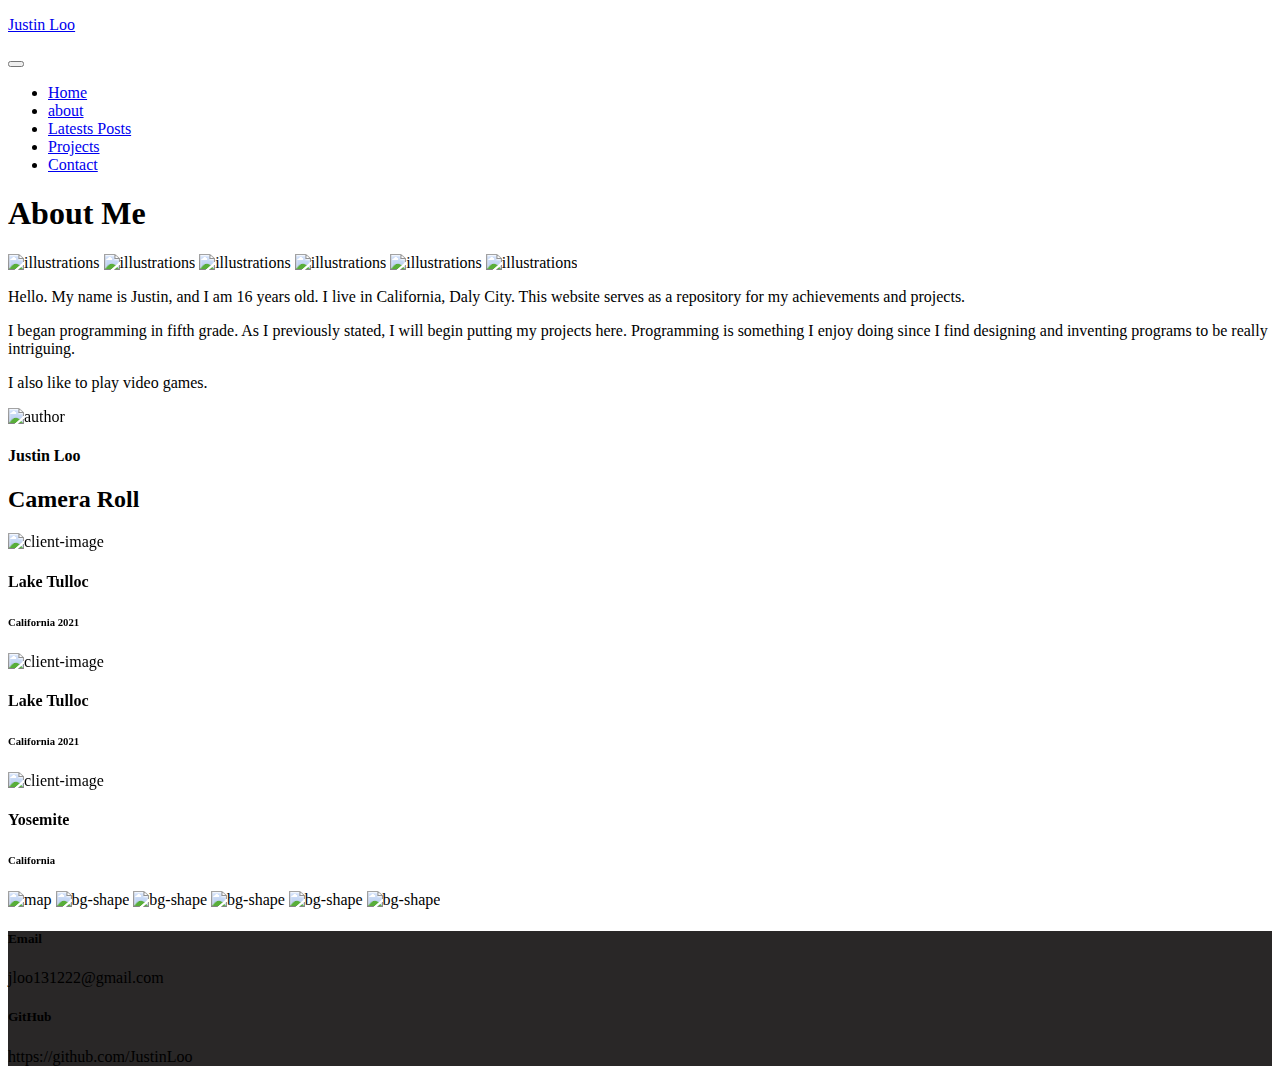
==== commit 7fc6ec91: "v1" ====
--- a/about.html
+++ b/about.html
@@ -85,10 +85,10 @@
   <div class="container">
     <div class="row">
       <div class="col-md-8">
-        <p>Hello. My name is Justin, and I am 16 years old. I live in California, Daly City. I attend Summit Shasta High School. This website serves as a repository for my achievements and projects.</p>
+        <p>Hello. My name is Justin, and I am 16 years old. I live in California, Daly City. This website serves as a repository for my achievements and projects.</p>
         <p>I began programming in fifth grade. As I previously stated, I will begin putting my projects here. Programming is something I enjoy doing since I find designing and inventing programs to be really intriguing.
         </p>
-        <p>I also like to play video games and programming.</p>
+        <p>I also like to play video games.</p>
       </div>
       <div class="col-md-4 text-center drag-lg-top">
         <div class="shadow-down mb-4">
@@ -105,7 +105,7 @@
   <div class="container">
     <div class="row">
       <div class="col-12 text-center">
-        <h2 class="section-title text-white mb-5">Places I have visited!</h2>
+        <h2 class="section-title text-white mb-5">Camera Roll</h2>
       </div>
       <div class="col-lg-10 mx-auto testimonial-slider" data-aos="zoom-in" data-aos-duration = "2000">
         <!-- slider-item -->
